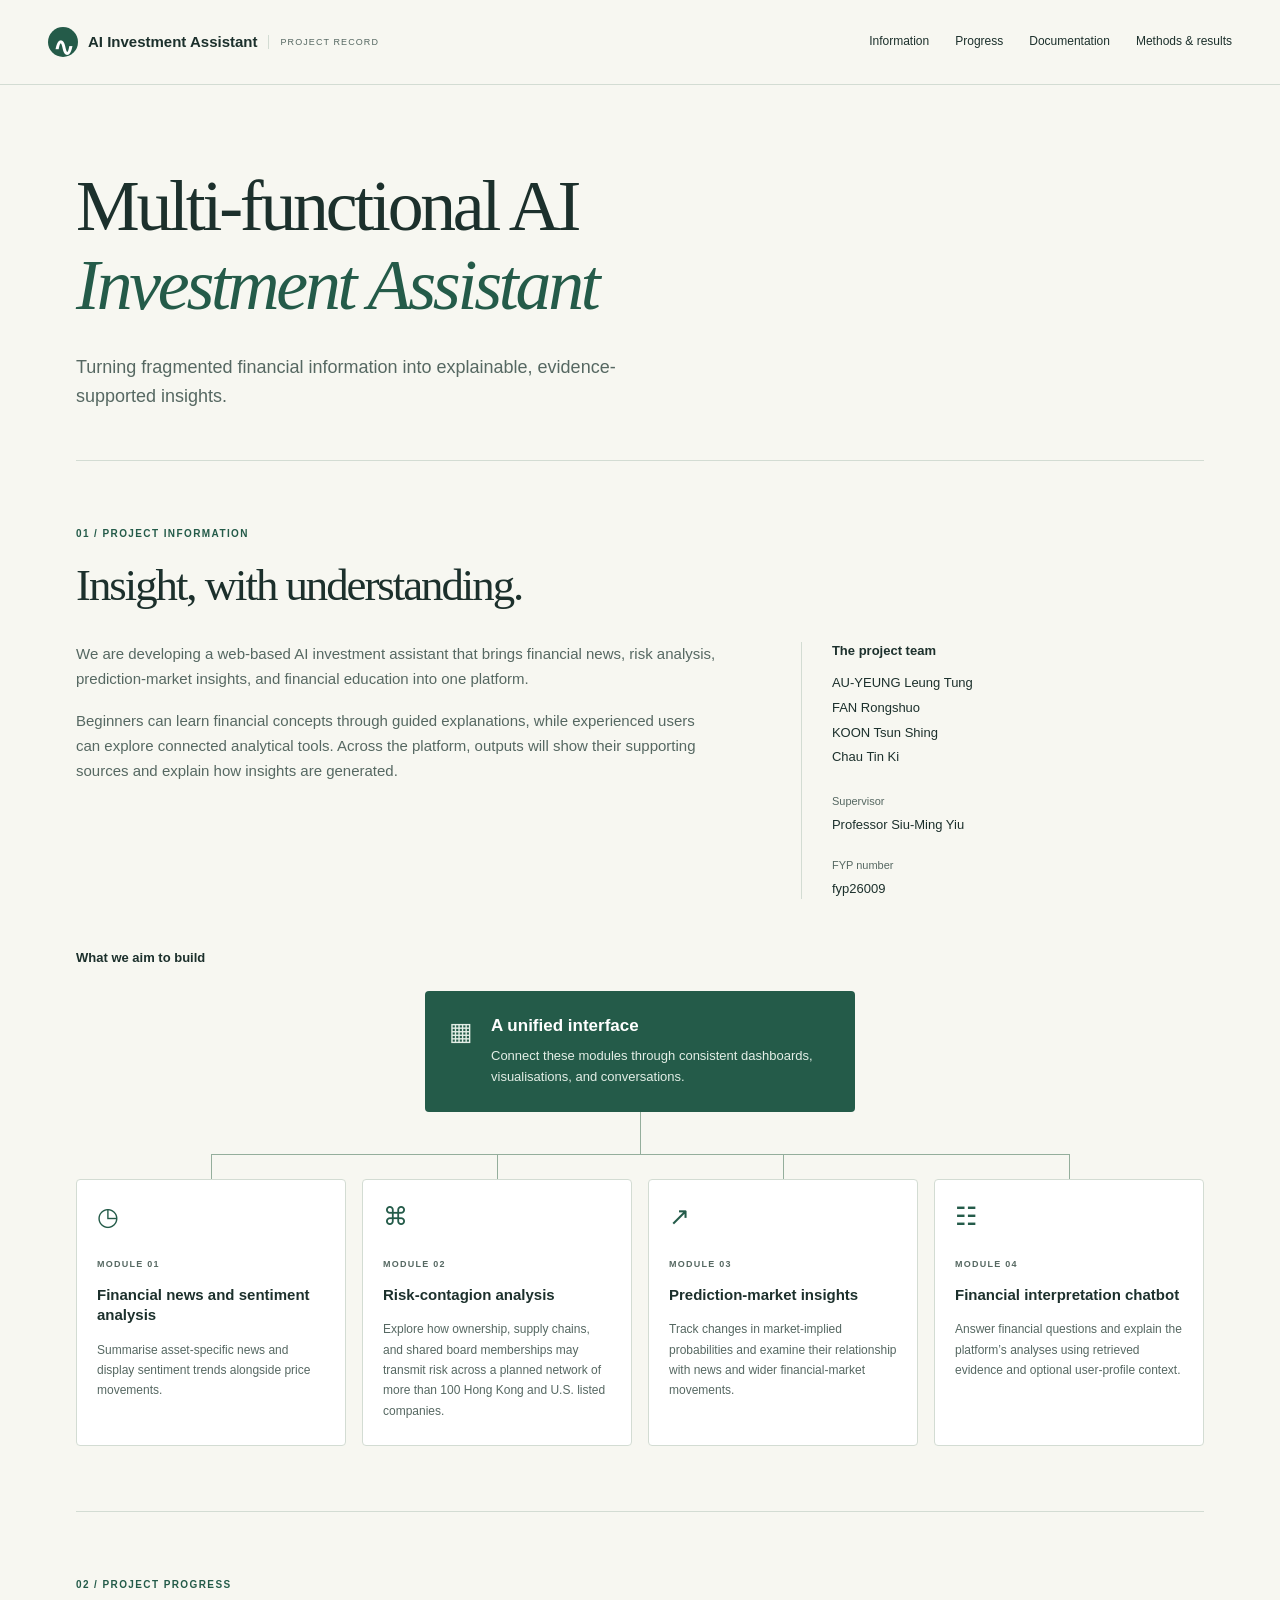
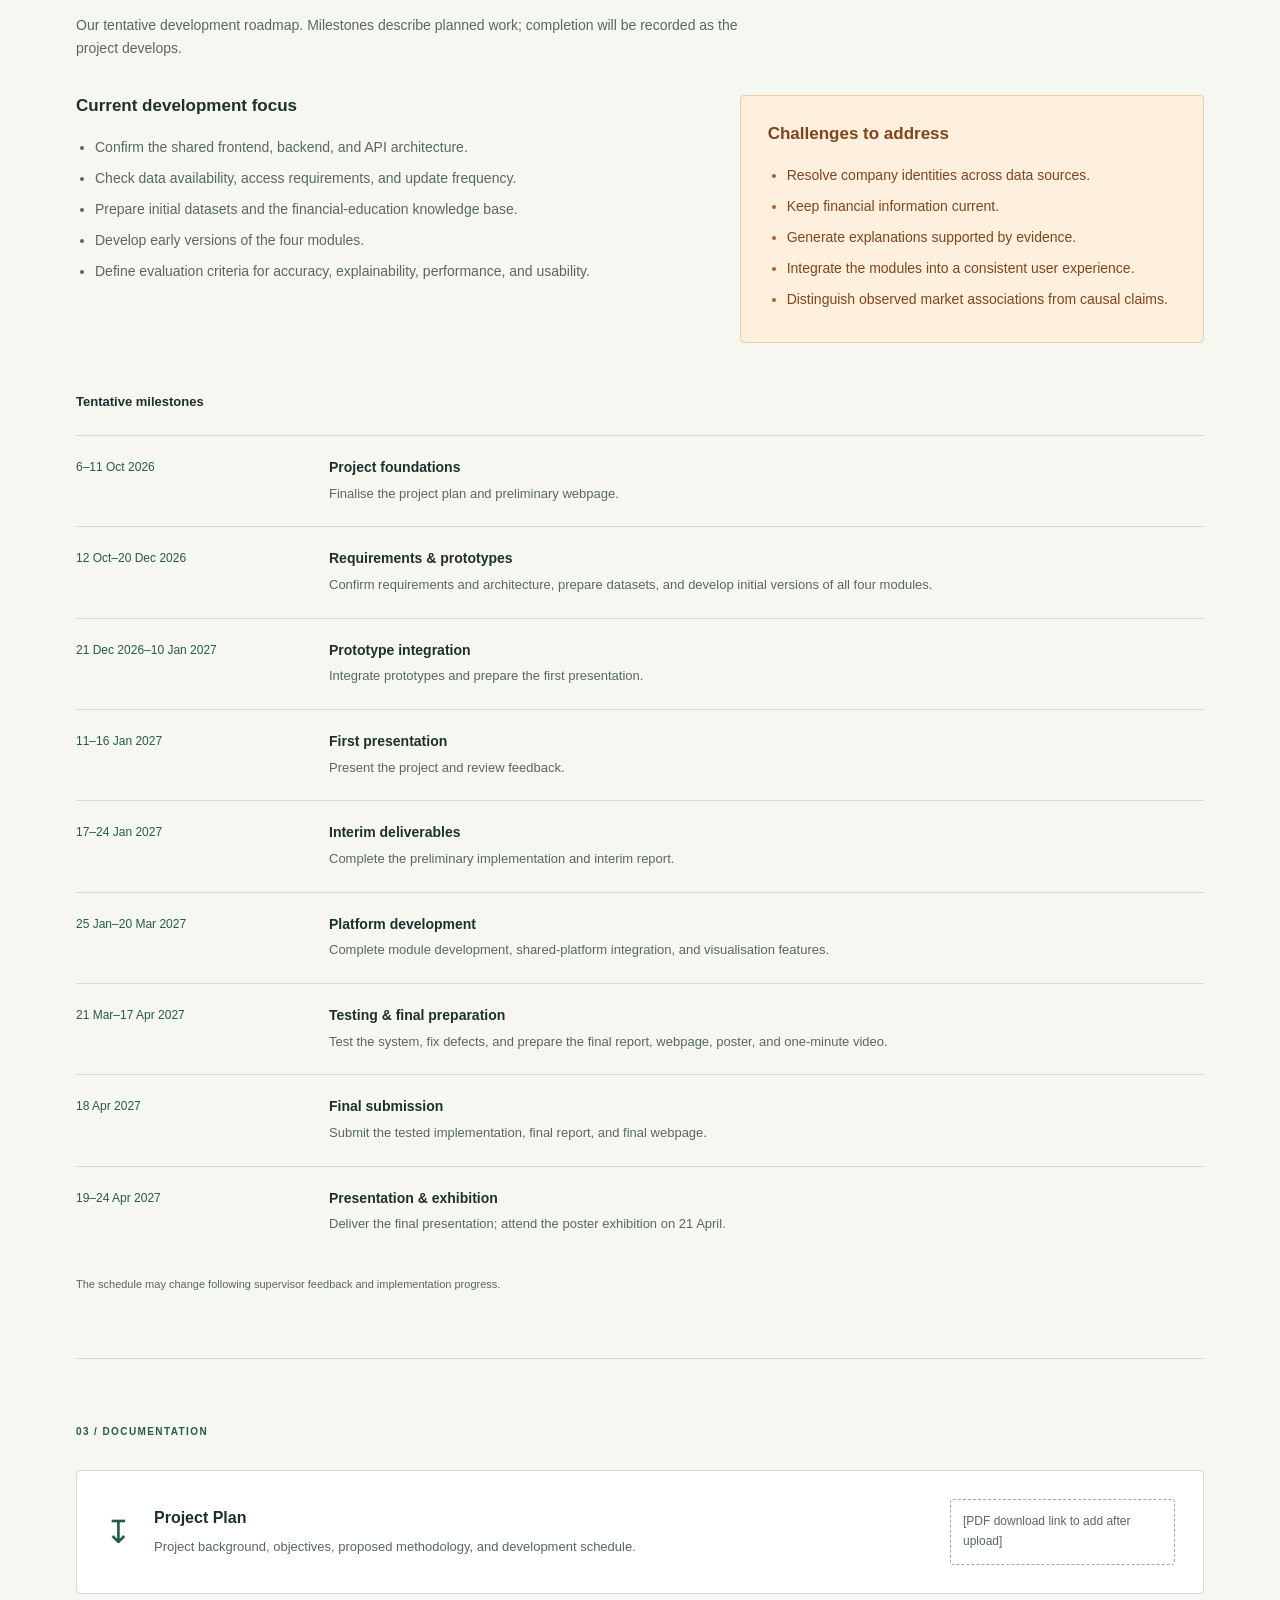
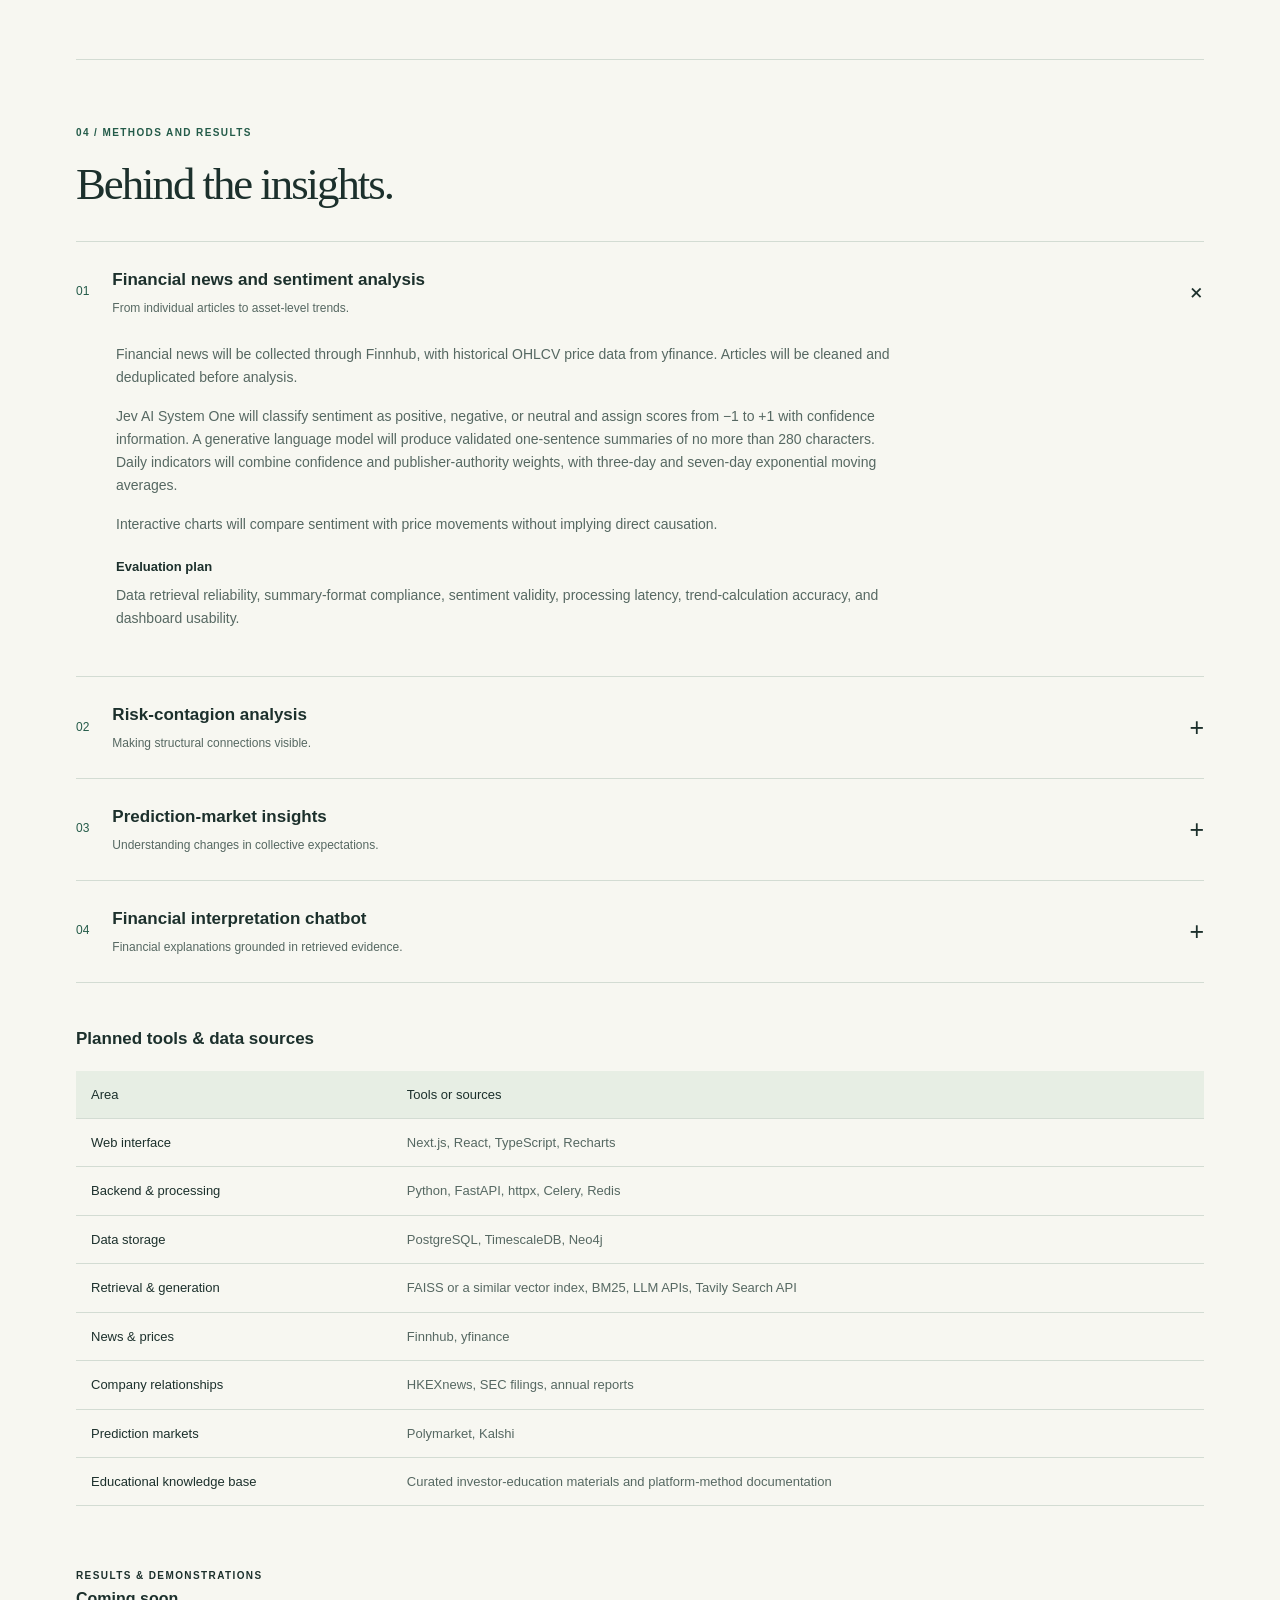
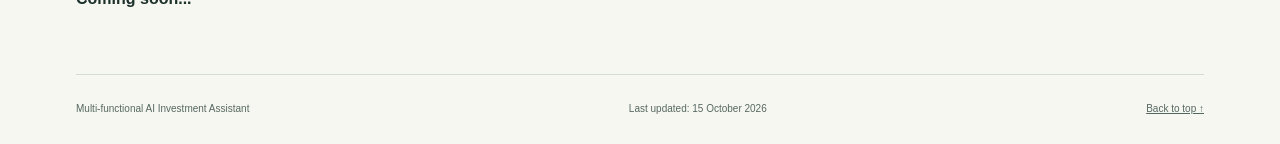
==== index.html @ dea8605d "first commit" ====
<!doctype html>
<html lang="en">
  <head>
    <meta charset="utf-8" />
    <meta name="viewport" content="width=device-width, initial-scale=1" />
    <meta
      name="description"
      content="Project aims, progress, documentation, methods and results for the Multi-functional AI Investment Assistant."
    />
    <title>Multi-functional AI Investment Assistant | Project Record</title>
    <link rel="stylesheet" href="styles.css" />
    <style>
      body {
        margin: 0;
        background: #f7f7f1;
      }
    </style>
  </head>
  <body>
    <div class="fyp-site">
      <a class="skip-link" href="#project-information"
        >Skip to project content</a
      >
      <header class="site-header">
        <a class="wordmark" href="#top"
          ><span class="brand-mark" aria-hidden="true">∿</span> AI Investment
          Assistant<span class="wordmark-note">PROJECT RECORD</span></a
        >
        <nav aria-label="Project sections">
          <a href="#project-information">Information</a
          ><a href="#project-progress">Progress</a
          ><a href="#documentation">Documentation</a
          ><a href="#methods-results">Methods & results</a>
        </nav>
      </header>
      <main id="top">
        <section class="hero" aria-labelledby="project-title">
          <h1 id="project-title">
            Multi-functional AI<br /><em>Investment Assistant</em>
          </h1>
          <p class="hero-description">
            Turning fragmented financial information into explainable,
            evidence-supported insights.
          </p>
        </section>
        <hr class="section-divider" />
        <section
          id="project-information"
          class="page-section"
          aria-labelledby="information-title"
        >
          <div class="section-heading">
            <span class="section-index">01 / PROJECT INFORMATION</span>
            <h2 id="information-title">Insight, with understanding.</h2>
          </div>
          <div class="intro-grid">
            <div class="intro-copy">
              <p>
                We are developing a web-based AI investment assistant that
                brings financial news, risk analysis, prediction-market
                insights, and financial education into one platform.
              </p>
              <p>
                Beginners can learn financial concepts through guided
                explanations, while experienced users can explore connected
                analytical tools. Across the platform, outputs will show their
                supporting sources and explain how insights are generated.
              </p>
            </div>
            <aside class="team-panel">
              <h3>The project team</h3>
              <ul>
                <li>AU-YEUNG Leung Tung</li>
                <li>FAN Rongshuo</li>
                <li>KOON Tsun Shing</li>
                <li>Chau Tin Ki</li>
              </ul>
              <div class="supervisor">
                <span>Supervisor</span><strong>Professor Siu-Ming Yiu</strong>
              </div>
              <div class="supervisor fyp-number">
                <span>FYP number</span><strong>fyp26009</strong>
              </div>
            </aside>
          </div>
          <div class="architecture">
            <h3 class="small-heading">What we aim to build</h3>
            <div class="interface-row">
              <article class="interface-card">
                <span class="module-icon" aria-hidden="true">▦</span>
                <div>
                  <h4>A unified interface</h4>
                  <p>
                    Connect these modules through consistent dashboards,
                    visualisations, and conversations.
                  </p>
                </div>
              </article>
            </div>
            <div class="module-grid">
              <article class="module-card">
                <span class="module-icon" aria-hidden="true">◷</span
                ><span class="eyebrow">MODULE 01</span>
                <h4>Financial news and sentiment analysis</h4>
                <p>
                  Summarise asset-specific news and display sentiment trends
                  alongside price movements.
                </p>
              </article>
              <article class="module-card">
                <span class="module-icon" aria-hidden="true">⌘</span
                ><span class="eyebrow">MODULE 02</span>
                <h4>Risk-contagion analysis</h4>
                <p>
                  Explore how ownership, supply chains, and shared board
                  memberships may transmit risk across a planned network of more
                  than 100 Hong Kong and U.S. listed companies.
                </p>
              </article>
              <article class="module-card">
                <span class="module-icon" aria-hidden="true">↗</span
                ><span class="eyebrow">MODULE 03</span>
                <h4>Prediction-market insights</h4>
                <p>
                  Track changes in market-implied probabilities and examine
                  their relationship with news and wider financial-market
                  movements.
                </p>
              </article>
              <article class="module-card">
                <span class="module-icon" aria-hidden="true">☷</span
                ><span class="eyebrow">MODULE 04</span>
                <h4>Financial interpretation chatbot</h4>
                <p>
                  Answer financial questions and explain the platform’s analyses
                  using retrieved evidence and optional user-profile context.
                </p>
              </article>
            </div>
          </div>
        </section>
        <section
          id="project-progress"
          class="page-section"
          aria-labelledby="progress-title"
        >
          <div class="section-heading">
            <span class="section-index">02 / PROJECT PROGRESS</span>
            <p>
              Our tentative development roadmap. Milestones describe planned
              work; completion will be recorded as the project develops.
            </p>
          </div>
          <div class="focus-grid">
            <div>
              <h3>Current development focus</h3>
              <ul class="focus-list">
                <li>
                  Confirm the shared frontend, backend, and API architecture.
                </li>
                <li>
                  Check data availability, access requirements, and update
                  frequency.
                </li>
                <li>
                  Prepare initial datasets and the financial-education knowledge
                  base.
                </li>
                <li>Develop early versions of the four modules.</li>
                <li>
                  Define evaluation criteria for accuracy, explainability,
                  performance, and usability.
                </li>
              </ul>
            </div>
            <aside class="challenge">
              <h3>Challenges to address</h3>
              <ul class="focus-list">
                <li>Resolve company identities across data sources.</li>
                <li>Keep financial information current.</li>
                <li>Generate explanations supported by evidence.</li>
                <li>
                  Integrate the modules into a consistent user experience.
                </li>
                <li>
                  Distinguish observed market associations from causal claims.
                </li>
              </ul>
            </aside>
          </div>
          <h3 class="small-heading">Tentative milestones</h3>
          <ol class="timeline">
            <li>
              <time>6–11 Oct 2026</time>
              <div>
                <h4>Project foundations</h4>
                <p>Finalise the project plan and preliminary webpage.</p>
              </div>
            </li>
            <li>
              <time>12 Oct–20 Dec 2026</time>
              <div>
                <h4>Requirements & prototypes</h4>
                <p>
                  Confirm requirements and architecture, prepare datasets, and
                  develop initial versions of all four modules.
                </p>
              </div>
            </li>
            <li>
              <time>21 Dec 2026–10 Jan 2027</time>
              <div>
                <h4>Prototype integration</h4>
                <p>Integrate prototypes and prepare the first presentation.</p>
              </div>
            </li>
            <li>
              <time>11–16 Jan 2027</time>
              <div>
                <h4>First presentation</h4>
                <p>Present the project and review feedback.</p>
              </div>
            </li>
            <li>
              <time>17–24 Jan 2027</time>
              <div>
                <h4>Interim deliverables</h4>
                <p>
                  Complete the preliminary implementation and interim report.
                </p>
              </div>
            </li>
            <li>
              <time>25 Jan–20 Mar 2027</time>
              <div>
                <h4>Platform development</h4>
                <p>
                  Complete module development, shared-platform integration, and
                  visualisation features.
                </p>
              </div>
            </li>
            <li>
              <time>21 Mar–17 Apr 2027</time>
              <div>
                <h4>Testing & final preparation</h4>
                <p>
                  Test the system, fix defects, and prepare the final report,
                  webpage, poster, and one-minute video.
                </p>
              </div>
            </li>
            <li>
              <time>18 Apr 2027</time>
              <div>
                <h4>Final submission</h4>
                <p>
                  Submit the tested implementation, final report, and final
                  webpage.
                </p>
              </div>
            </li>
            <li>
              <time>19–24 Apr 2027</time>
              <div>
                <h4>Presentation & exhibition</h4>
                <p>
                  Deliver the final presentation; attend the poster exhibition
                  on 21 April.
                </p>
              </div>
            </li>
          </ol>
          <p class="section-note">
            The schedule may change following supervisor feedback and
            implementation progress.
          </p>
        </section>
        <section
          id="documentation"
          class="page-section"
          aria-labelledby="documentation-title"
        >
          <div class="section-heading">
            <span class="section-index">03 / DOCUMENTATION</span>
          </div>
          <div class="document-card">
            <span class="document-icon" aria-hidden="true">↧</span>
            <div>
              <h3>Project Plan</h3>
              <p>
                Project background, objectives, proposed methodology, and
                development schedule.
              </p>
            </div>
            <span class="pending-download" role="note"
              >[PDF download link to add after upload]</span
            >
          </div>
        </section>
        <section
          id="methods-results"
          class="page-section"
          aria-labelledby="methods-title"
        >
          <div class="section-heading">
            <span class="section-index">04 / METHODS AND RESULTS</span>
            <h2 id="methods-title">Behind the insights.</h2>
          </div>
          <div class="methods-list">
            <details class="method" open>
              <summary>
                <span class="method-number">01</span
                ><span
                  ><strong>Financial news and sentiment analysis</strong
                  ><span class="method-subtitle"
                    >From individual articles to asset-level trends.</span
                  ></span
                ><span class="expand" aria-hidden="true">+</span>
              </summary>
              <div class="method-body">
                <p>
                  Financial news will be collected through Finnhub, with
                  historical OHLCV price data from yfinance. Articles will be
                  cleaned and deduplicated before analysis.
                </p>
                <p>
                  Jev AI System One will classify sentiment as positive,
                  negative, or neutral and assign scores from −1 to +1 with
                  confidence information. A generative language model will
                  produce validated one-sentence summaries of no more than 280
                  characters. Daily indicators will combine confidence and
                  publisher-authority weights, with three-day and seven-day
                  exponential moving averages.
                </p>
                <p>
                  Interactive charts will compare sentiment with price movements
                  without implying direct causation.
                </p>
                <h4>Evaluation plan</h4>
                <p>
                  Data retrieval reliability, summary-format compliance,
                  sentiment validity, processing latency, trend-calculation
                  accuracy, and dashboard usability.
                </p>
              </div>
            </details>
            <details class="method">
              <summary>
                <span class="method-number">02</span
                ><span
                  ><strong>Risk-contagion analysis</strong
                  ><span class="method-subtitle"
                    >Making structural connections visible.</span
                  ></span
                ><span class="expand" aria-hidden="true">+</span>
              </summary>
              <div class="method-body">
                <p>
                  A directed, heterogeneous Neo4j knowledge graph will represent
                  more than 100 Hong Kong and U.S. listed companies and their
                  relationships. Evidence will come from HKEXnews disclosures,
                  SEC filings, and annual reports, with LEI/CIK identifiers and
                  fuzzy name matching for entity resolution.
                </p>
                <p>
                  Three channels will be modelled: equity ownership,
                  supply-chain dependencies, and shared board memberships.
                  Inverse transmission-intensity weights will support Dijkstra
                  path finding, while multiplicative attenuation will estimate
                  shock propagation. Queries will be limited to four hops, with
                  a target response time below 200 ms.
                </p>
                <p>
                  An interactive network will accompany step-by-step
                  explanations linked to supporting evidence.
                </p>
                <h4>Evaluation plan</h4>
                <p>
                  Planned checks: relationship-data quality, path-calculation
                  correctness, query performance, and evidence support and
                  clarity of explanations.
                </p>
              </div>
            </details>
            <details class="method">
              <summary>
                <span class="method-number">03</span
                ><span
                  ><strong>Prediction-market insights</strong
                  ><span class="method-subtitle"
                    >Understanding changes in collective expectations.</span
                  ></span
                ><span class="expand" aria-hidden="true">+</span>
              </summary>
              <div class="method-body">
                <p>
                  The initial scope will cover U.S. monetary policy and related
                  macroeconomic events. Polymarket will provide the primary
                  data; equivalent Kalshi contracts will support comparisons
                  where event definitions and resolution conditions match.
                </p>
                <p>
                  Binary YES prices will serve as approximate market-implied
                  probabilities. The module will track one-hour, six-hour, and
                  24-hour changes, considering trading volume, liquidity,
                  bid-ask spreads, and order-book depth when interpreting
                  significant movements.
                </p>
                <p>
                  Retrieved news and movements in Treasury yields, equity
                  indices, foreign exchange, and commodities will provide
                  context. Probability histories, a connected-event graph, and a
                  radar chart will distinguish potential associations from
                  established causal relationships.
                </p>
                <h4>Evaluation plan</h4>
                <p>
                  Retrieval accuracy, consistency across comparable contracts,
                  reliability of change detection, factual support for
                  explanations, and visualisation usability.
                </p>
              </div>
            </details>
            <details class="method">
              <summary>
                <span class="method-number">04</span
                ><span
                  ><strong>Financial interpretation chatbot</strong
                  ><span class="method-subtitle"
                    >Financial explanations grounded in retrieved
                    evidence.</span
                  ></span
                ><span class="expand" aria-hidden="true">+</span>
              </summary>
              <div class="method-body">
                <p>
                  The chatbot will draw on curated investor-education materials,
                  platform-method documentation, internal module outputs, and
                  on-demand web search. Documents will retain source, topic,
                  jurisdiction, date, and version metadata.
                </p>
                <p>
                  Hybrid retrieval will combine BM25 keyword search and
                  dense-vector search, merged through reciprocal rank fusion
                  with optional reranking. An optional profile will tailor
                  explanations to knowledge, goals, investment horizon, risk
                  tolerance, liquidity needs, and disclosed holdings. Profile
                  data will have user-specific access controls and deletion
                  options.
                </p>
                <p>
                  A manually reviewed question set will compare plain LLM,
                  dense-only RAG, and hybrid RAG configurations. Web search will
                  be evaluated separately.
                </p>
                <h4>Evaluation plan</h4>
                <p>
                  Retrieval relevance, factual accuracy, citation support,
                  clarity, latency, and cost.
                </p>
              </div>
            </details>
          </div>
          <div class="technology">
            <h3>Planned tools & data sources</h3>
            <div
              class="table-scroll"
              role="region"
              aria-label="Planned technology"
              tabindex="0"
            >
              <table>
                <thead>
                  <tr>
                    <th scope="col">Area</th>
                    <th scope="col">Tools or sources</th>
                  </tr>
                </thead>
                <tbody>
                  <tr>
                    <th scope="row">Web interface</th>
                    <td>Next.js, React, TypeScript, Recharts</td>
                  </tr>
                  <tr>
                    <th scope="row">Backend & processing</th>
                    <td>Python, FastAPI, httpx, Celery, Redis</td>
                  </tr>
                  <tr>
                    <th scope="row">Data storage</th>
                    <td>PostgreSQL, TimescaleDB, Neo4j</td>
                  </tr>
                  <tr>
                    <th scope="row">Retrieval & generation</th>
                    <td>
                      FAISS or a similar vector index, BM25, LLM APIs, Tavily
                      Search API
                    </td>
                  </tr>
                  <tr>
                    <th scope="row">News & prices</th>
                    <td>Finnhub, yfinance</td>
                  </tr>
                  <tr>
                    <th scope="row">Company relationships</th>
                    <td>HKEXnews, SEC filings, annual reports</td>
                  </tr>
                  <tr>
                    <th scope="row">Prediction markets</th>
                    <td>Polymarket, Kalshi</td>
                  </tr>
                  <tr>
                    <th scope="row">Educational knowledge base</th>
                    <td>
                      Curated investor-education materials and platform-method
                      documentation
                    </td>
                  </tr>
                </tbody>
              </table>
            </div>
          </div>
          <div class="results">
            <div>
              <span class="eyebrow">RESULTS & DEMONSTRATIONS</span>
              <h4>Coming soon...</h4>
              <!-- <p>
                Evaluation results and demonstrations will be added as
                implementation progresses. Reporting will cover module accuracy
                and reliability, response times, citation quality, and feedback
                on the unified interface.
              </p> -->
            </div>
            <!-- Results and demonstration placeholders retained for future use.
            <div class="results-placeholders">
              <div class="upload-placeholder">
                <span aria-hidden="true">▤</span>
                <div>
                  <strong>Results table to add</strong
                  ><span
                    >Evaluation method, baseline, measured outcome, and
                    interpretation</span
                  >
                </div>
              </div>
              <div class="upload-placeholder">
                <span aria-hidden="true">▷</span>
                <div>
                  <strong>Demonstration video to upload</strong
                  ><span>Platform walkthrough and example analyses</span>
                </div>
              </div>
            </div>
            -->
          </div>
        </section>
      </main>
      <footer class="site-footer">
        <span>Multi-functional AI Investment Assistant</span
        ><span>Last updated: 15 October 2026</span
        ><a href="#top">Back to top ↑</a>
      </footer>
    </div>
  </body>
</html>
---- styles.css ----
/* Scoped styles shared by the standalone preview and WordPress page. */
.fyp-site{--paper:#f7f7f1;--ink:#1c302c;--muted:#566862;--line:#d3dcd3;--green:#245b49;--mint:#e7eee4;--serif:Georgia,'Times New Roman',serif;color:var(--ink);background:var(--paper);font:16px/1.65 -apple-system,BlinkMacSystemFont,'Segoe UI',sans-serif;margin:0 auto;width:100%;text-align:left}
.fyp-site *{box-sizing:border-box}.fyp-site a{color:inherit}.fyp-site h1,.fyp-site h2,.fyp-site h3,.fyp-site h4,.fyp-site p{margin:0}.fyp-site h1,.fyp-site h2{font-family:var(--serif);font-weight:400;letter-spacing:-.045em;line-height:1.1}.fyp-site h3,.fyp-site h4{line-height:1.35}.fyp-site a:focus-visible,.fyp-site summary:focus-visible,.fyp-site [tabindex]:focus-visible{outline:3px solid #99732b;outline-offset:5px}.fyp-site .skip-link{position:absolute;left:1rem;top:-100px;background:white;padding:12px;z-index:10}.fyp-site .skip-link:focus{top:10px}.fyp-site .site-header{max-width:1320px;margin:auto;display:flex;align-items:center;justify-content:space-between;padding:27px 48px;gap:24px;border-bottom:1px solid var(--line)}.fyp-site .wordmark{display:flex;gap:10px;align-items:center;text-decoration:none;font-weight:650;font-size:15px}.fyp-site .brand-mark{background:var(--green);color:white;border-radius:50%;width:30px;height:30px;display:grid;place-items:center;font-size:25px}.fyp-site .wordmark-note{font-size:9px;letter-spacing:.12em;font-weight:500;border-left:1px solid var(--line);padding-left:12px;color:var(--muted)}.fyp-site nav{display:flex;gap:26px;font-size:12px}.fyp-site nav a{text-decoration:none}.fyp-site nav a:hover,.fyp-site .text-link:hover{color:var(--green);text-decoration:underline}.fyp-site main{max-width:1224px;margin:auto;padding:0 48px}.fyp-site .hero{padding:82px 0 0}.fyp-site .hero-label,.fyp-site .eyebrow,.fyp-site .section-index{font-size:10px;letter-spacing:.14em;font-weight:650}.fyp-site .hero-label{display:flex;align-items:center;gap:10px;color:var(--green);margin-bottom:30px}.fyp-site .hero-label span{width:7px;height:7px;border-radius:50%;background:var(--green)}.fyp-site h1{font-size:clamp(38px,5.6vw,76px)}.fyp-site h1 em{font-weight:400;color:var(--green)}.fyp-site .hero-description{font-size:18px;max-width:540px;color:var(--muted);margin-top:28px}.fyp-site .text-link{display:inline-flex;gap:32px;margin-top:28px;text-underline-offset:6px;font-size:13px}.fyp-site .hero-footnote{display:flex;justify-content:space-between;gap:20px;border-bottom:1px solid var(--line);padding:60px 0 20px;color:var(--muted);font-size:11px}.fyp-site .page-section{padding:65px 0;border-bottom:1px solid var(--line);scroll-margin-top:25px}.fyp-site .section-index{display:block;color:var(--green);margin-bottom:18px}.fyp-site h2{font-size:clamp(32px,3.5vw,47px)}.fyp-site .section-heading>p{max-width:690px;color:var(--muted);font-size:14px;margin-top:20px}.fyp-site .intro-grid{display:grid;grid-template-columns:1.6fr 1fr;gap:80px;margin-top:32px}.fyp-site .intro-copy p+p{margin-top:18px}.fyp-site .intro-copy{color:var(--muted);font-size:15px}.fyp-site .team-panel{border-left:1px solid var(--line);padding-left:30px;font-size:13px}.fyp-site .team-panel h3{font-size:13px}.fyp-site .team-panel ul{list-style:none;padding:0;margin:12px 0 22px;line-height:1.9}.fyp-site .supervisor span,.fyp-site .supervisor strong{display:block}.fyp-site .supervisor span{color:var(--muted);font-size:11px}.fyp-site .supervisor strong{font-weight:500;margin-top:4px}.fyp-site .architecture{margin-top:50px}.fyp-site .small-heading{font-size:13px;margin-bottom:24px}.fyp-site .interface-row{display:flex;justify-content:center;padding-bottom:42px;position:relative}.fyp-site .interface-row:after{content:'';position:absolute;bottom:0;height:42px;width:1px;background:#94ae9c}.fyp-site .interface-card{background:var(--green);color:#fff;width:430px;padding:24px;display:flex;gap:18px;border-radius:4px}.fyp-site .interface-card h4{font-size:17px;margin-bottom:7px}.fyp-site .interface-card p{font-size:13px;color:#e3eee6}.fyp-site .module-icon{font-size:25px;line-height:1;display:block;margin-bottom:20px;color:var(--green)}.fyp-site .interface-card .module-icon{color:#e3eee6;margin:4px 0 0}.fyp-site .module-grid{display:grid;grid-template-columns:repeat(4,minmax(0,1fr));gap:16px;position:relative;padding-top:25px}.fyp-site .module-grid:before{content:'';position:absolute;top:0;left:calc((100% - 48px)/8);right:calc((100% - 48px)/8);height:1px;background:#94ae9c}.fyp-site .module-card{position:relative;background:#fff;border:1px solid var(--line);border-radius:4px;padding:24px 20px}.fyp-site .module-card:before{content:'';position:absolute;top:-26px;left:50%;width:1px;height:25px;background:#94ae9c}.fyp-site .module-card .eyebrow{font-size:9px;color:var(--muted)}.fyp-site .module-card h4{font-size:15px;margin:10px 0 14px}.fyp-site .module-card p{font-size:12px;color:var(--muted);line-height:1.7}.fyp-site .focus-grid{display:grid;grid-template-columns:1.3fr 1fr;gap:60px;margin:35px 0 50px}.fyp-site .focus-grid h3{font-size:17px}.fyp-site .focus-list{padding-left:19px;color:var(--muted);font-size:14px}.fyp-site .focus-list li{padding:4px 0}.fyp-site .challenge{background:#fff0de;color:#81441c;padding:27px;border:1px solid #efceaa;border-radius:4px}.fyp-site .challenge h3{font-size:17px;margin:0 0 14px}.fyp-site .challenge .focus-list{color:#81441c;margin:0}.fyp-site .challenge li::marker{color:#b85d1c}.fyp-site .timeline{list-style:none;margin:0;padding:0}.fyp-site .timeline li{display:grid;grid-template-columns:225px 1fr;padding:22px 0;border-top:1px solid var(--line);gap:28px}.fyp-site .timeline time{font-size:12px;color:var(--green)}.fyp-site .timeline h4{font-size:14px;margin-bottom:6px}.fyp-site .timeline p{font-size:13px;color:var(--muted)}.fyp-site .section-note{font-size:11px;color:var(--muted);margin-top:18px}.fyp-site .document-card{display:flex;gap:22px;align-items:center;border:1px solid var(--line);padding:28px;margin-top:30px;background:white;border-radius:4px}.fyp-site .document-icon{font-size:32px;color:var(--green)}.fyp-site .document-card h3{font-size:16px}.fyp-site .document-card p{font-size:13px;color:var(--muted);margin-top:7px}.fyp-site .pending-download{margin-left:auto;max-width:225px;font-size:12px;color:var(--muted);padding:12px;border:1px dashed #9dac9f;border-radius:3px}.fyp-site .methods-list{margin-top:32px;border-top:1px solid var(--line)}.fyp-site .method{border-bottom:1px solid var(--line)}.fyp-site .method summary{display:flex;align-items:center;cursor:pointer;gap:23px;padding:24px 0;list-style:none}.fyp-site .method summary::-webkit-details-marker{display:none}.fyp-site .method-number{font-size:12px;color:var(--green)}.fyp-site .method summary strong{font-size:17px;font-weight:550}.fyp-site .method-subtitle{display:block;font-size:12px;color:var(--muted);margin-top:5px}.fyp-site .expand{margin-left:auto;font-size:25px;font-weight:300}.fyp-site details[open] .expand{transform:rotate(45deg)}.fyp-site .method-body{max-width:820px;padding:0 0 30px 40px;font-size:14px;color:var(--muted)}.fyp-site .method-body>p{margin-bottom:16px}.fyp-site .method-body h4{color:var(--ink);font-size:13px;margin:22px 0 8px}.fyp-site .upload-placeholder{border:1px dashed #adbbae;border-radius:4px;padding:22px;display:flex;align-items:center;gap:18px;background:#eff2eb}.fyp-site .upload-placeholder>span{font-size:25px;color:#718778}.fyp-site .upload-placeholder strong,.fyp-site .upload-placeholder div>span{display:block;font-size:12px}.fyp-site .upload-placeholder strong{color:var(--ink);font-weight:500;margin-bottom:4px}.fyp-site .upload-placeholder div>span{color:var(--muted)}.fyp-site .technology{margin-top:45px}.fyp-site .technology h3{font-size:17px;margin-bottom:20px}.fyp-site .table-scroll{overflow:auto}.fyp-site table{border-collapse:collapse;width:100%;font-size:13px}.fyp-site th,.fyp-site td{text-align:left;border-bottom:1px solid var(--line);padding:13px 15px;vertical-align:top}.fyp-site thead{background:var(--mint)}.fyp-site th{font-weight:500}.fyp-site tbody th{width:28%}.fyp-site td{color:var(--muted)}.fyp-site .results{display:grid;grid-template-columns:1fr 1fr;gap:50px;margin-top:55px}.fyp-site .results h3{font-family:var(--serif);font-size:30px;font-weight:400;margin:13px 0 18px}.fyp-site .results p{font-size:13px;color:var(--muted)}.fyp-site .results-placeholders{display:grid;gap:15px}.fyp-site .site-footer{max-width:1224px;padding:26px 48px;margin:auto;display:flex;gap:20px;justify-content:space-between;font-size:10px;color:var(--muted)}
@media(max-width:1000px){.fyp-site .wordmark-note{display:none}.fyp-site .site-header{padding:22px 28px}.fyp-site main{padding:0 28px}.fyp-site nav{gap:16px}.fyp-site .intro-grid{gap:35px}.fyp-site .module-card{padding:20px 14px}.fyp-site .focus-grid{gap:30px}.fyp-site .site-footer{padding:26px 28px}}
@media(max-width:700px){.fyp-site .site-header{display:block;padding:20px}.fyp-site nav{margin-top:20px;gap:18px;overflow-x:auto;font-size:11px;padding-bottom:3px;white-space:nowrap}.fyp-site main{padding:0 20px}.fyp-site .hero{padding-top:45px}.fyp-site .hero-description{font-size:16px}.fyp-site .hero-footnote{padding-top:40px;font-size:10px;display:block}.fyp-site .hero-footnote span{display:block;margin-top:6px}.fyp-site .page-section{padding:44px 0}.fyp-site .intro-grid,.fyp-site .focus-grid,.fyp-site .results{grid-template-columns:1fr;gap:28px}.fyp-site .team-panel{padding:22px 0 0;border-left:0;border-top:1px solid var(--line)}.fyp-site .module-grid{grid-template-columns:1fr;gap:15px;padding:0 0 0 24px;border-left:1px solid #94ae9c;margin-left:12px}.fyp-site .module-grid:before{display:none}.fyp-site .module-card:before{top:50%;left:-25px;width:24px;height:1px}.fyp-site .interface-row{justify-content:flex-start;padding-bottom:25px}.fyp-site .interface-row:after{left:12px;height:25px}.fyp-site .interface-card{width:100%}.fyp-site .module-card h4{margin:8px 0}.fyp-site .module-card .module-icon{margin-bottom:12px}.fyp-site .timeline li{grid-template-columns:1fr;gap:9px}.fyp-site .document-card{flex-wrap:wrap;padding:22px;gap:15px}.fyp-site .document-card>div{flex:1;min-width:180px}.fyp-site .pending-download{margin:0;max-width:none;width:100%}.fyp-site .method summary{gap:13px}.fyp-site .method summary strong{font-size:15px}.fyp-site .method-subtitle{font-size:11px}.fyp-site .method-body{padding-left:0}.fyp-site .site-footer{padding:24px 20px;display:block}.fyp-site .site-footer>span,.fyp-site .site-footer>a{display:block;margin-bottom:8px}}
@media print{.fyp-site nav,.fyp-site .text-link,.fyp-site .expand,.fyp-site .skip-link{display:none}.fyp-site .page-section{padding:24px 0}.fyp-site details::details-content{display:block}.fyp-site .module-card,.fyp-site .interface-card{break-inside:avoid}}

.fyp-site .section-divider{border:0;border-top:1px solid var(--line);margin:48px 0 0}.fyp-site .fyp-number{margin-top:20px}
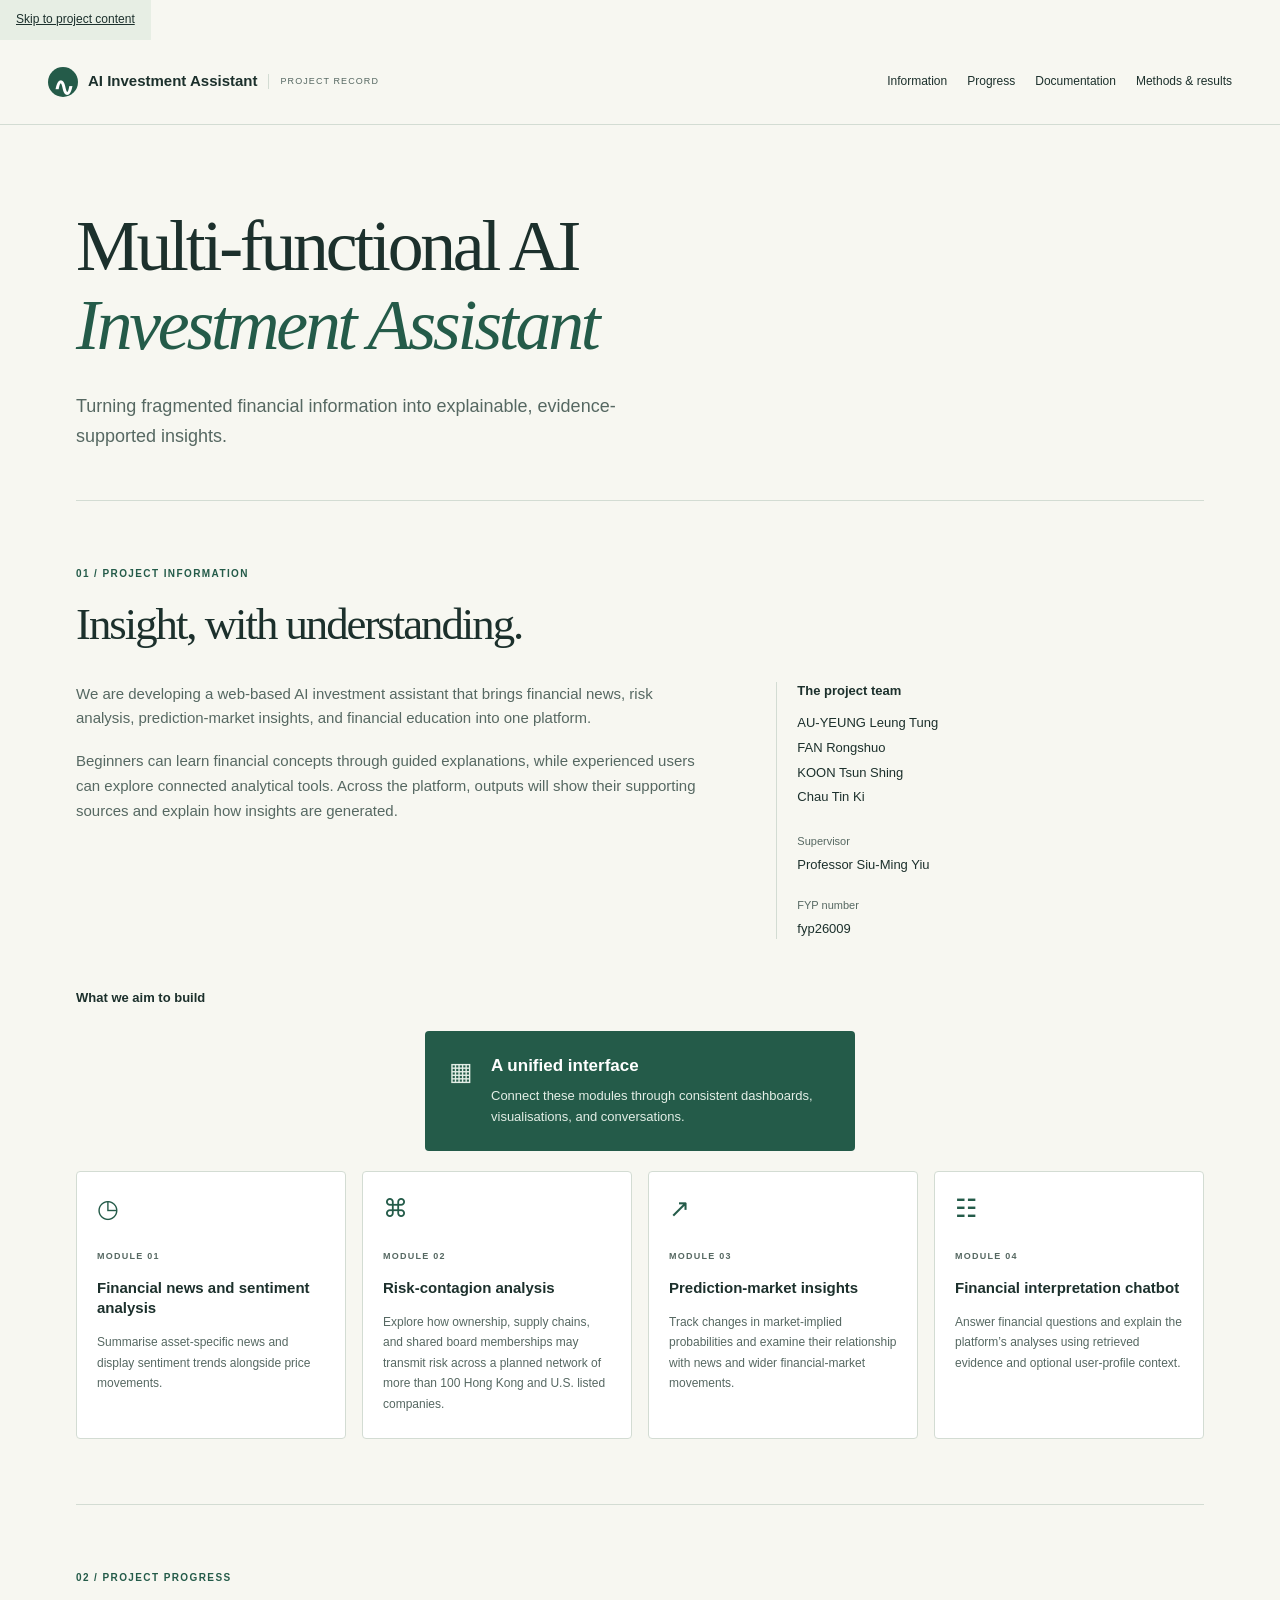
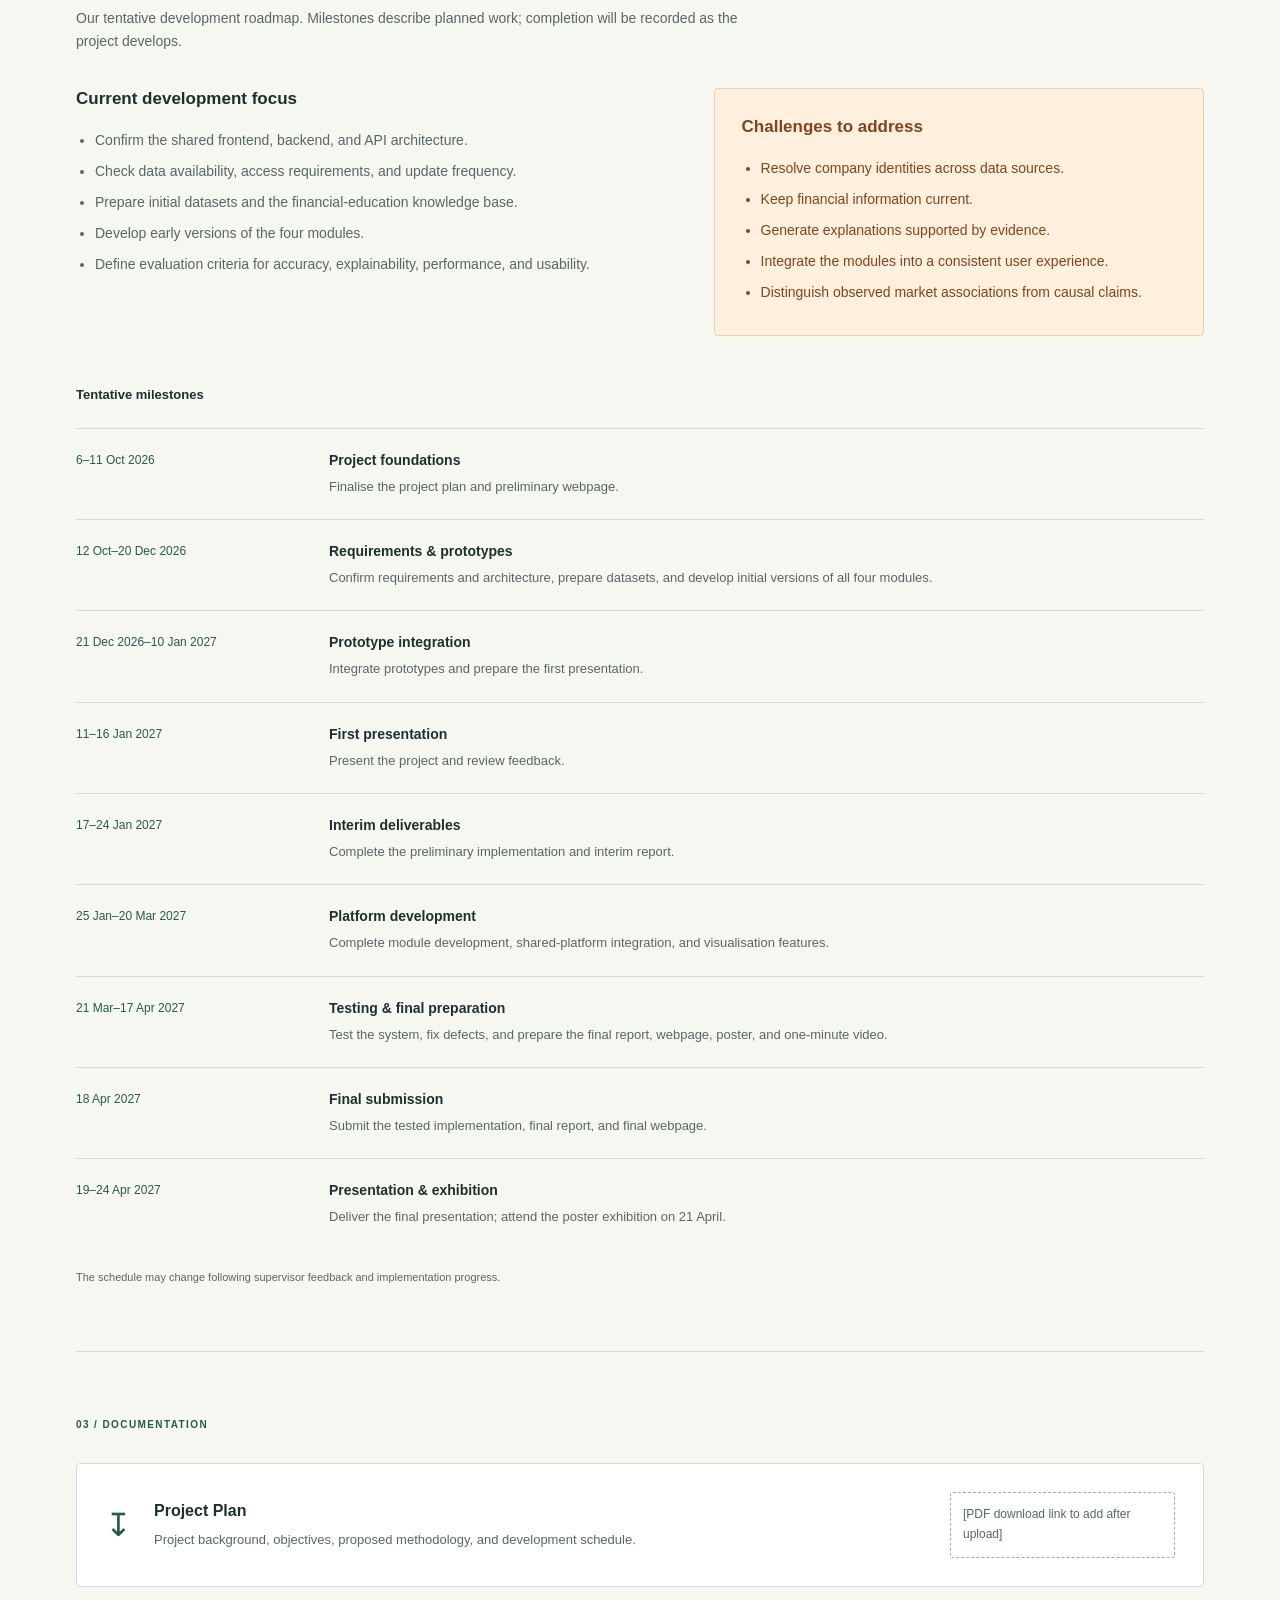
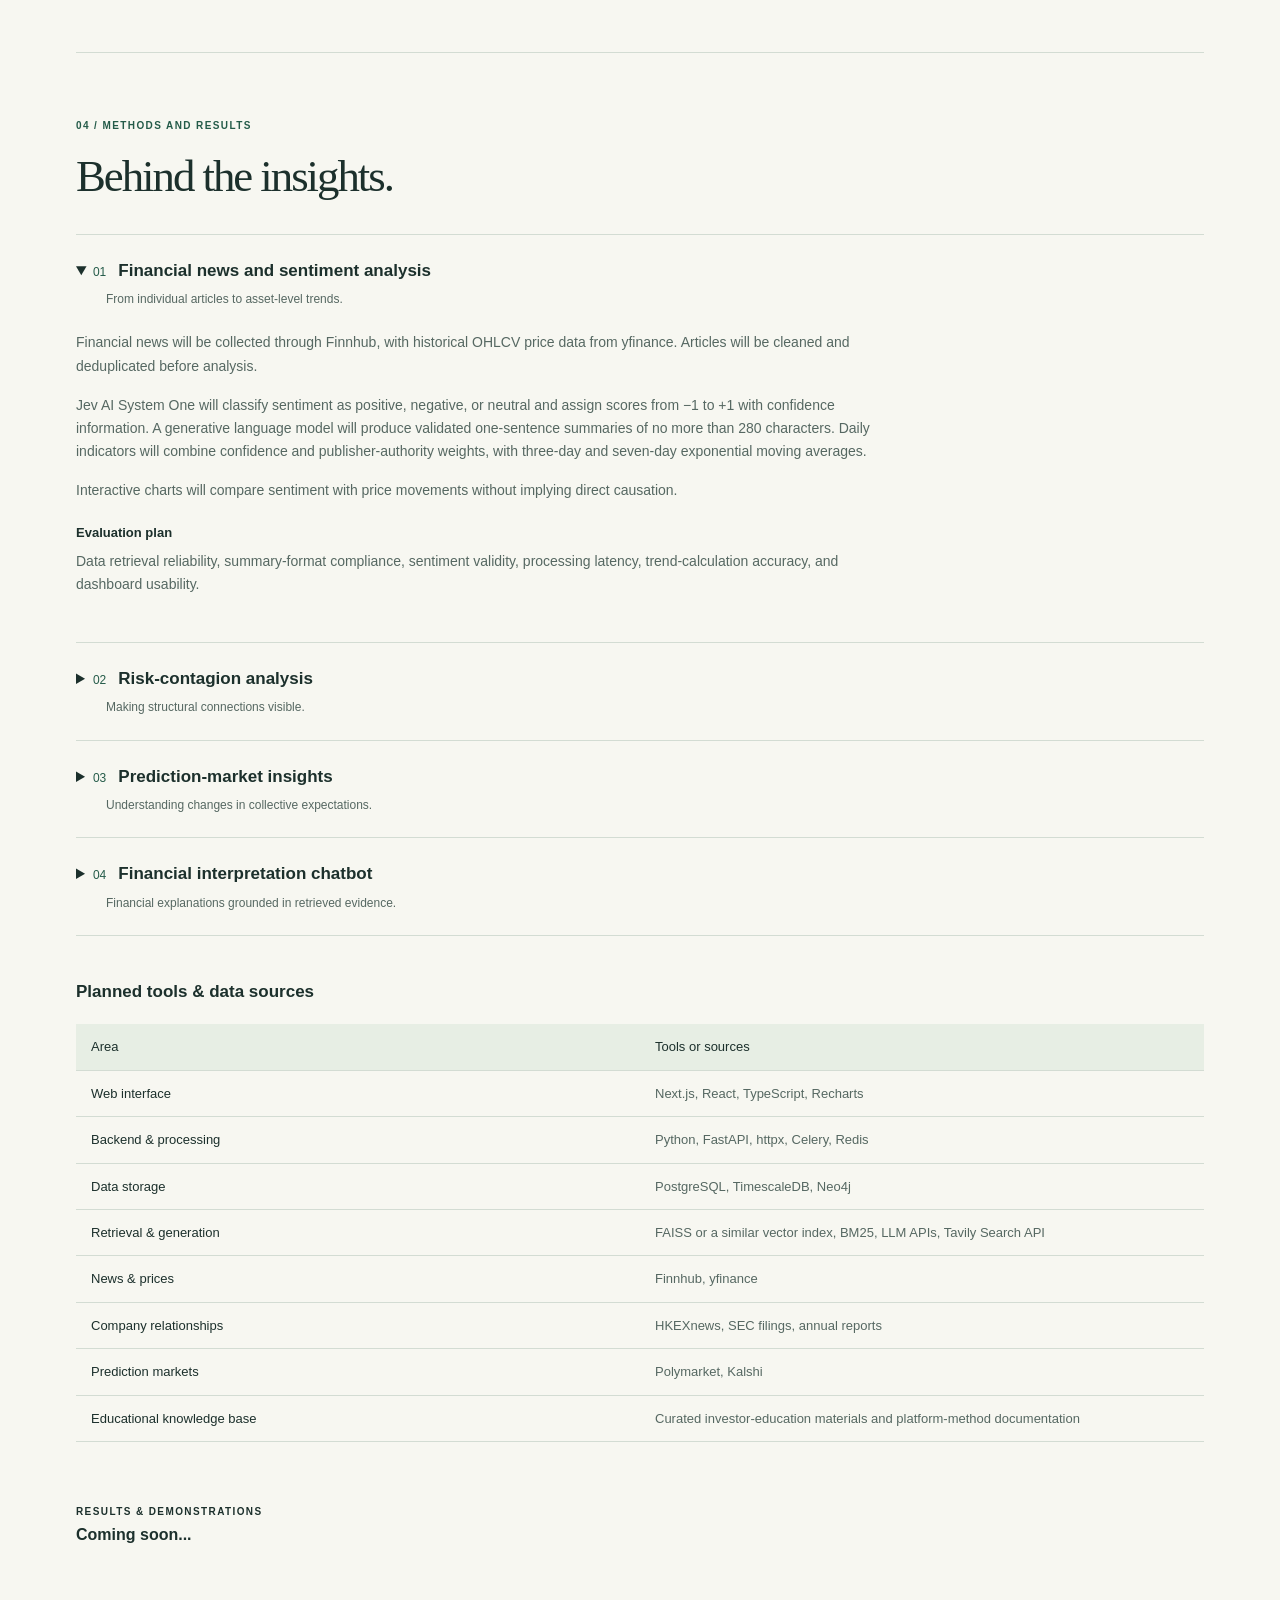
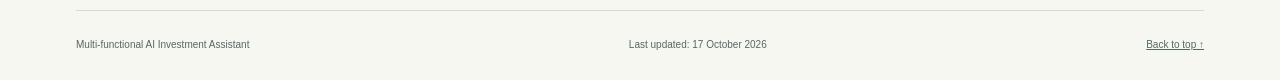
==== commit 3d52f177: "changed to inline css" ====
--- a/index.html
+++ b/index.html
@@ -1,330 +1,286 @@
-<!doctype html>
+<!DOCTYPE html>
+
 <html lang="en">
-  <head>
-    <meta charset="utf-8" />
-    <meta name="viewport" content="width=device-width, initial-scale=1" />
-    <meta
-      name="description"
-      content="Project aims, progress, documentation, methods and results for the Multi-functional AI Investment Assistant."
-    />
-    <title>Multi-functional AI Investment Assistant | Project Record</title>
-    <link rel="stylesheet" href="styles.css" />
-    <style>
-      body {
-        margin: 0;
-        background: #f7f7f1;
-      }
-    </style>
-  </head>
-  <body>
-    <div class="fyp-site">
-      <a class="skip-link" href="#project-information"
-        >Skip to project content</a
-      >
-      <header class="site-header">
-        <a class="wordmark" href="#top"
-          ><span class="brand-mark" aria-hidden="true">∿</span> AI Investment
-          Assistant<span class="wordmark-note">PROJECT RECORD</span></a
-        >
-        <nav aria-label="Project sections">
-          <a href="#project-information">Information</a
-          ><a href="#project-progress">Progress</a
-          ><a href="#documentation">Documentation</a
-          ><a href="#methods-results">Methods & results</a>
-        </nav>
-      </header>
-      <main id="top">
-        <section class="hero" aria-labelledby="project-title">
-          <h1 id="project-title">
-            Multi-functional AI<br /><em>Investment Assistant</em>
-          </h1>
-          <p class="hero-description">
+<head>
+<meta charset="utf-8"/>
+<meta content="width=device-width, initial-scale=1" name="viewport"/>
+<meta content="Project aims, progress, documentation, methods and results for the Multi-functional AI Investment Assistant." name="description"/>
+<title>Multi-functional AI Investment Assistant | Project Record</title>
+</head>
+<body style="margin: 0; background: #f7f7f1;">
+<div class="fyp-site" style="font-family: inherit; font-size: inherit; line-height: inherit; color: #1c302c; background: #f7f7f1; font: 16px/1.65 -apple-system,BlinkMacSystemFont,'Segoe UI',sans-serif; margin: 0 auto; width: 100%; text-align: left; max-width: none; min-width: 0; overflow-wrap: anywhere;">
+<a class="skip-link" href="#project-information" style="font-family: inherit; font-size: 12px; line-height: inherit; color: inherit; box-sizing: border-box; position: static; left: 1rem; top: -100px; background: #e7eee4; padding: 10px 16px; z-index: 10; display: inline-block;">Skip to project content</a>
+<header class="site-header" style="font-family: inherit; font-size: inherit; line-height: inherit; color: inherit; box-sizing: border-box; max-width: 1320px; margin: auto; display: flex; align-items: center; justify-content: space-between; padding: clamp(20px,4vw,27px) clamp(16px,4vw,48px); gap: 24px; border-bottom: 1px solid #d3dcd3; flex-wrap: wrap;">
+<a class="wordmark" href="#top" style="font-family: inherit; font-size: 15px; line-height: inherit; color: inherit; box-sizing: border-box; display: flex; gap: 10px; align-items: center; text-decoration: none; font-weight: 650; flex-wrap: wrap; max-width: 100%;"><span aria-hidden="true" class="brand-mark" style="font-family: inherit; font-size: 25px; line-height: inherit; color: white; box-sizing: border-box; background: #245b49; border-radius: 50%; width: 30px; height: 30px; display: grid; place-items: center; flex-shrink: 0;">∿</span> AI Investment
+          Assistant<span class="wordmark-note" style="font-family: inherit; font-size: 9px; line-height: inherit; color: #566862; box-sizing: border-box; letter-spacing: .12em; font-weight: 500; border-left: 1px solid #d3dcd3; padding-left: 12px;">PROJECT RECORD</span></a>
+<nav aria-label="Project sections" style="font-family: inherit; font-size: 12px; line-height: inherit; color: inherit; box-sizing: border-box; display: flex; gap: 12px 20px; flex-wrap: wrap;">
+<a href="#project-information" style="font-family: inherit; font-size: inherit; line-height: inherit; color: inherit; box-sizing: border-box; text-decoration: none;">Information</a><a href="#project-progress" style="font-family: inherit; font-size: inherit; line-height: inherit; color: inherit; box-sizing: border-box; text-decoration: none;">Progress</a><a href="#documentation" style="font-family: inherit; font-size: inherit; line-height: inherit; color: inherit; box-sizing: border-box; text-decoration: none;">Documentation</a><a href="#methods-results" style="font-family: inherit; font-size: inherit; line-height: inherit; color: inherit; box-sizing: border-box; text-decoration: none;">Methods &amp; results</a>
+</nav>
+</header>
+<main id="top" style="font-family: inherit; font-size: inherit; line-height: inherit; color: inherit; box-sizing: border-box; max-width: 1224px; margin: auto; padding: 0 clamp(16px,4vw,48px); display: block; min-width: 0;">
+<section aria-labelledby="project-title" class="hero" style="font-family: inherit; font-size: inherit; line-height: inherit; color: inherit; box-sizing: border-box; padding: 82px 0 0; padding-top: clamp(40px,7vw,82px);">
+<h1 id="project-title" style="font-family: Georgia,'Times New Roman',serif; font-size: clamp(34px,5.6vw,76px); line-height: 1.1; color: inherit; font-weight: 400; text-transform: none; letter-spacing: -.045em; box-sizing: border-box; margin: 0;">
+            Multi-functional AI<br style="font-family: inherit; font-size: inherit; line-height: inherit; color: inherit; box-sizing: border-box;"/><em style="font-family: inherit; font-size: inherit; line-height: inherit; color: #245b49; box-sizing: border-box; font-weight: 400;">Investment Assistant</em>
+</h1>
+<p class="hero-description" style="font-family: inherit; font-size: clamp(16px,2vw,18px); line-height: inherit; color: #566862; box-sizing: border-box; margin: 0; max-width: 540px; margin-top: 28px;">
             Turning fragmented financial information into explainable,
             evidence-supported insights.
           </p>
-        </section>
-        <hr class="section-divider" />
-        <section
-          id="project-information"
-          class="page-section"
-          aria-labelledby="information-title"
-        >
-          <div class="section-heading">
-            <span class="section-index">01 / PROJECT INFORMATION</span>
-            <h2 id="information-title">Insight, with understanding.</h2>
-          </div>
-          <div class="intro-grid">
-            <div class="intro-copy">
-              <p>
+</section>
+<hr class="section-divider" style="font-family: inherit; font-size: inherit; line-height: inherit; color: inherit; box-sizing: border-box; border: 0; border-top: 1px solid #d3dcd3; margin: 48px 0 0;"/>
+<section aria-labelledby="information-title" class="page-section" id="project-information" style="font-family: inherit; font-size: inherit; line-height: inherit; color: inherit; box-sizing: border-box; padding: clamp(40px,6vw,65px) 0; border-bottom: 1px solid #d3dcd3; scroll-margin-top: 25px;">
+<div class="section-heading" style="font-family: inherit; font-size: inherit; line-height: inherit; color: inherit; box-sizing: border-box;">
+<span class="section-index" style="font-family: inherit; font-size: 10px; line-height: inherit; color: #245b49; box-sizing: border-box; letter-spacing: .14em; font-weight: 650; display: block; margin-bottom: 18px;">01 / PROJECT INFORMATION</span>
+<h2 id="information-title" style="font-family: Georgia,'Times New Roman',serif; font-size: clamp(32px,3.5vw,47px); line-height: 1.1; color: inherit; font-weight: 400; text-transform: none; letter-spacing: -.045em; box-sizing: border-box; margin: 0;">Insight, with understanding.</h2>
+</div>
+<div class="intro-grid" style="font-family: inherit; font-size: inherit; line-height: inherit; color: inherit; box-sizing: border-box; display: flex; grid-template-columns: 1.6fr 1fr; gap: 30px clamp(28px,5vw,80px); margin-top: 32px; flex-wrap: wrap;">
+<div class="intro-copy" style="font-family: inherit; font-size: 15px; line-height: inherit; color: #566862; box-sizing: border-box; flex: 1.6 1 320px; min-width: 0;">
+<p style="font-family: inherit; font-size: inherit; line-height: inherit; color: inherit; box-sizing: border-box; margin: 0;">
                 We are developing a web-based AI investment assistant that
                 brings financial news, risk analysis, prediction-market
                 insights, and financial education into one platform.
               </p>
-              <p>
+<p style="font-family: inherit; font-size: inherit; line-height: inherit; color: inherit; box-sizing: border-box; margin: 0; margin-top: 18px;">
                 Beginners can learn financial concepts through guided
                 explanations, while experienced users can explore connected
                 analytical tools. Across the platform, outputs will show their
                 supporting sources and explain how insights are generated.
               </p>
-            </div>
-            <aside class="team-panel">
-              <h3>The project team</h3>
-              <ul>
-                <li>AU-YEUNG Leung Tung</li>
-                <li>FAN Rongshuo</li>
-                <li>KOON Tsun Shing</li>
-                <li>Chau Tin Ki</li>
-              </ul>
-              <div class="supervisor">
-                <span>Supervisor</span><strong>Professor Siu-Ming Yiu</strong>
-              </div>
-              <div class="supervisor fyp-number">
-                <span>FYP number</span><strong>fyp26009</strong>
-              </div>
-            </aside>
-          </div>
-          <div class="architecture">
-            <h3 class="small-heading">What we aim to build</h3>
-            <div class="interface-row">
-              <article class="interface-card">
-                <span class="module-icon" aria-hidden="true">▦</span>
-                <div>
-                  <h4>A unified interface</h4>
-                  <p>
+</div>
+<aside class="team-panel" style="font-family: inherit; font-size: 13px; line-height: inherit; color: inherit; box-sizing: border-box; border-left: 1px solid #d3dcd3; padding-left: 20px; flex: 1 1 230px; min-width: 0;">
+<h3 style="font-family: inherit; font-size: 13px; line-height: 1.35; color: inherit; font-weight: 600; text-transform: none; letter-spacing: normal; box-sizing: border-box; margin: 0;">The project team</h3>
+<ul style="font-family: inherit; font-size: inherit; line-height: 1.9; color: inherit; margin: 12px 0 22px; padding-left: 24px; box-sizing: border-box; list-style: none; padding: 0;">
+<li style="font-family: inherit; font-size: inherit; line-height: inherit; color: inherit; box-sizing: border-box;">AU-YEUNG Leung Tung</li>
+<li style="font-family: inherit; font-size: inherit; line-height: inherit; color: inherit; box-sizing: border-box;">FAN Rongshuo</li>
+<li style="font-family: inherit; font-size: inherit; line-height: inherit; color: inherit; box-sizing: border-box;">KOON Tsun Shing</li>
+<li style="font-family: inherit; font-size: inherit; line-height: inherit; color: inherit; box-sizing: border-box;">Chau Tin Ki</li>
+</ul>
+<div class="supervisor" style="font-family: inherit; font-size: inherit; line-height: inherit; color: inherit; box-sizing: border-box;">
+<span style="font-family: inherit; font-size: 11px; line-height: inherit; color: #566862; box-sizing: border-box; display: block;">Supervisor</span><strong style="font-family: inherit; font-size: inherit; line-height: inherit; color: inherit; box-sizing: border-box; display: block; font-weight: 500; margin-top: 4px;">Professor Siu-Ming Yiu</strong>
+</div>
+<div class="supervisor fyp-number" style="font-family: inherit; font-size: inherit; line-height: inherit; color: inherit; box-sizing: border-box; margin-top: 20px;">
+<span style="font-family: inherit; font-size: 11px; line-height: inherit; color: #566862; box-sizing: border-box; display: block;">FYP number</span><strong style="font-family: inherit; font-size: inherit; line-height: inherit; color: inherit; box-sizing: border-box; display: block; font-weight: 500; margin-top: 4px;">fyp26009</strong>
+</div>
+</aside>
+</div>
+<div class="architecture" style="font-family: inherit; font-size: inherit; line-height: inherit; color: inherit; box-sizing: border-box; margin-top: 50px;">
+<h3 class="small-heading" style="font-family: inherit; font-size: 13px; line-height: 1.35; color: inherit; font-weight: 600; text-transform: none; letter-spacing: normal; box-sizing: border-box; margin: 0; margin-bottom: 24px;">What we aim to build</h3>
+<div class="interface-row" style="font-family: inherit; font-size: inherit; line-height: inherit; color: inherit; box-sizing: border-box; display: flex; justify-content: center; padding-bottom: 20px; position: relative;">
+<article class="interface-card" style="font-family: inherit; font-size: inherit; line-height: inherit; color: #fff; box-sizing: border-box; background: #245b49; width: 100%; padding: 24px; display: flex; gap: 18px; border-radius: 4px; max-width: 430px;">
+<span aria-hidden="true" class="module-icon" style="font-family: inherit; font-size: 25px; line-height: 1; color: #e3eee6; box-sizing: border-box; display: block; margin-bottom: 20px; margin: 4px 0 0;">▦</span>
+<div style="font-family: inherit; font-size: inherit; line-height: inherit; color: inherit; box-sizing: border-box; min-width: 0;">
+<h4 style="font-family: inherit; font-size: 17px; line-height: 1.35; color: inherit; font-weight: 600; text-transform: none; letter-spacing: normal; box-sizing: border-box; margin: 0; margin-bottom: 7px;">A unified interface</h4>
+<p style="font-family: inherit; font-size: 13px; line-height: inherit; color: #e3eee6; box-sizing: border-box; margin: 0;">
                     Connect these modules through consistent dashboards,
                     visualisations, and conversations.
                   </p>
-                </div>
-              </article>
-            </div>
-            <div class="module-grid">
-              <article class="module-card">
-                <span class="module-icon" aria-hidden="true">◷</span
-                ><span class="eyebrow">MODULE 01</span>
-                <h4>Financial news and sentiment analysis</h4>
-                <p>
+</div>
+</article>
+</div>
+<div class="module-grid" style="font-family: inherit; font-size: inherit; line-height: inherit; color: inherit; box-sizing: border-box; display: grid; grid-template-columns: repeat(auto-fit,minmax(min(100%,220px),1fr)); gap: 16px; position: relative; padding-top: 0;">
+<article class="module-card" style="font-family: inherit; font-size: inherit; line-height: inherit; color: inherit; box-sizing: border-box; position: relative; background: #fff; border: 1px solid #d3dcd3; border-radius: 4px; padding: 24px 20px;">
+<span aria-hidden="true" class="module-icon" style="font-family: inherit; font-size: 25px; line-height: 1; color: #245b49; box-sizing: border-box; display: block; margin-bottom: 20px;">◷</span><span class="eyebrow" style="font-family: inherit; font-size: 9px; line-height: inherit; color: #566862; box-sizing: border-box; letter-spacing: .14em; font-weight: 650;">MODULE 01</span>
+<h4 style="font-family: inherit; font-size: 15px; line-height: 1.35; color: inherit; font-weight: 600; text-transform: none; letter-spacing: normal; box-sizing: border-box; margin: 10px 0 14px;">Financial news and sentiment analysis</h4>
+<p style="font-family: inherit; font-size: 12px; line-height: 1.7; color: #566862; box-sizing: border-box; margin: 0;">
                   Summarise asset-specific news and display sentiment trends
                   alongside price movements.
                 </p>
-              </article>
-              <article class="module-card">
-                <span class="module-icon" aria-hidden="true">⌘</span
-                ><span class="eyebrow">MODULE 02</span>
-                <h4>Risk-contagion analysis</h4>
-                <p>
+</article>
+<article class="module-card" style="font-family: inherit; font-size: inherit; line-height: inherit; color: inherit; box-sizing: border-box; position: relative; background: #fff; border: 1px solid #d3dcd3; border-radius: 4px; padding: 24px 20px;">
+<span aria-hidden="true" class="module-icon" style="font-family: inherit; font-size: 25px; line-height: 1; color: #245b49; box-sizing: border-box; display: block; margin-bottom: 20px;">⌘</span><span class="eyebrow" style="font-family: inherit; font-size: 9px; line-height: inherit; color: #566862; box-sizing: border-box; letter-spacing: .14em; font-weight: 650;">MODULE 02</span>
+<h4 style="font-family: inherit; font-size: 15px; line-height: 1.35; color: inherit; font-weight: 600; text-transform: none; letter-spacing: normal; box-sizing: border-box; margin: 10px 0 14px;">Risk-contagion analysis</h4>
+<p style="font-family: inherit; font-size: 12px; line-height: 1.7; color: #566862; box-sizing: border-box; margin: 0;">
                   Explore how ownership, supply chains, and shared board
                   memberships may transmit risk across a planned network of more
                   than 100 Hong Kong and U.S. listed companies.
                 </p>
-              </article>
-              <article class="module-card">
-                <span class="module-icon" aria-hidden="true">↗</span
-                ><span class="eyebrow">MODULE 03</span>
-                <h4>Prediction-market insights</h4>
-                <p>
+</article>
+<article class="module-card" style="font-family: inherit; font-size: inherit; line-height: inherit; color: inherit; box-sizing: border-box; position: relative; background: #fff; border: 1px solid #d3dcd3; border-radius: 4px; padding: 24px 20px;">
+<span aria-hidden="true" class="module-icon" style="font-family: inherit; font-size: 25px; line-height: 1; color: #245b49; box-sizing: border-box; display: block; margin-bottom: 20px;">↗</span><span class="eyebrow" style="font-family: inherit; font-size: 9px; line-height: inherit; color: #566862; box-sizing: border-box; letter-spacing: .14em; font-weight: 650;">MODULE 03</span>
+<h4 style="font-family: inherit; font-size: 15px; line-height: 1.35; color: inherit; font-weight: 600; text-transform: none; letter-spacing: normal; box-sizing: border-box; margin: 10px 0 14px;">Prediction-market insights</h4>
+<p style="font-family: inherit; font-size: 12px; line-height: 1.7; color: #566862; box-sizing: border-box; margin: 0;">
                   Track changes in market-implied probabilities and examine
                   their relationship with news and wider financial-market
                   movements.
                 </p>
-              </article>
-              <article class="module-card">
-                <span class="module-icon" aria-hidden="true">☷</span
-                ><span class="eyebrow">MODULE 04</span>
-                <h4>Financial interpretation chatbot</h4>
-                <p>
+</article>
+<article class="module-card" style="font-family: inherit; font-size: inherit; line-height: inherit; color: inherit; box-sizing: border-box; position: relative; background: #fff; border: 1px solid #d3dcd3; border-radius: 4px; padding: 24px 20px;">
+<span aria-hidden="true" class="module-icon" style="font-family: inherit; font-size: 25px; line-height: 1; color: #245b49; box-sizing: border-box; display: block; margin-bottom: 20px;">☷</span><span class="eyebrow" style="font-family: inherit; font-size: 9px; line-height: inherit; color: #566862; box-sizing: border-box; letter-spacing: .14em; font-weight: 650;">MODULE 04</span>
+<h4 style="font-family: inherit; font-size: 15px; line-height: 1.35; color: inherit; font-weight: 600; text-transform: none; letter-spacing: normal; box-sizing: border-box; margin: 10px 0 14px;">Financial interpretation chatbot</h4>
+<p style="font-family: inherit; font-size: 12px; line-height: 1.7; color: #566862; box-sizing: border-box; margin: 0;">
                   Answer financial questions and explain the platform’s analyses
                   using retrieved evidence and optional user-profile context.
                 </p>
-              </article>
-            </div>
-          </div>
-        </section>
-        <section
-          id="project-progress"
-          class="page-section"
-          aria-labelledby="progress-title"
-        >
-          <div class="section-heading">
-            <span class="section-index">02 / PROJECT PROGRESS</span>
-            <p>
+</article>
+</div>
+</div>
+</section>
+<section aria-labelledby="progress-title" class="page-section" id="project-progress" style="font-family: inherit; font-size: inherit; line-height: inherit; color: inherit; box-sizing: border-box; padding: clamp(40px,6vw,65px) 0; border-bottom: 1px solid #d3dcd3; scroll-margin-top: 25px;">
+<div class="section-heading" style="font-family: inherit; font-size: inherit; line-height: inherit; color: inherit; box-sizing: border-box;">
+<span class="section-index" style="font-family: inherit; font-size: 10px; line-height: inherit; color: #245b49; box-sizing: border-box; letter-spacing: .14em; font-weight: 650; display: block; margin-bottom: 18px;">02 / PROJECT PROGRESS</span>
+<p style="font-family: inherit; font-size: 14px; line-height: inherit; color: #566862; box-sizing: border-box; margin: 0; max-width: 690px; margin-top: 20px;">
               Our tentative development roadmap. Milestones describe planned
               work; completion will be recorded as the project develops.
             </p>
-          </div>
-          <div class="focus-grid">
-            <div>
-              <h3>Current development focus</h3>
-              <ul class="focus-list">
-                <li>
+</div>
+<div class="focus-grid" style="font-family: inherit; font-size: inherit; line-height: inherit; color: inherit; box-sizing: border-box; display: flex; grid-template-columns: 1.3fr 1fr; gap: 28px; margin: 35px 0 50px; flex-wrap: wrap;">
+<div style="font-family: inherit; font-size: inherit; line-height: inherit; color: inherit; box-sizing: border-box; flex: 1.3 1 310px; min-width: 0;">
+<h3 id="progress-title" style="font-family: inherit; font-size: 17px; line-height: 1.35; color: inherit; font-weight: 600; text-transform: none; letter-spacing: normal; box-sizing: border-box; margin: 0;">Current development focus</h3>
+<ul class="focus-list" style="font-family: inherit; font-size: 14px; line-height: inherit; color: #566862; margin: 1em 0; padding-left: 19px; box-sizing: border-box;">
+<li style="font-family: inherit; font-size: inherit; line-height: inherit; color: inherit; box-sizing: border-box; padding: 4px 0;">
                   Confirm the shared frontend, backend, and API architecture.
                 </li>
-                <li>
+<li style="font-family: inherit; font-size: inherit; line-height: inherit; color: inherit; box-sizing: border-box; padding: 4px 0;">
                   Check data availability, access requirements, and update
                   frequency.
                 </li>
-                <li>
+<li style="font-family: inherit; font-size: inherit; line-height: inherit; color: inherit; box-sizing: border-box; padding: 4px 0;">
                   Prepare initial datasets and the financial-education knowledge
                   base.
                 </li>
-                <li>Develop early versions of the four modules.</li>
-                <li>
+<li style="font-family: inherit; font-size: inherit; line-height: inherit; color: inherit; box-sizing: border-box; padding: 4px 0;">Develop early versions of the four modules.</li>
+<li style="font-family: inherit; font-size: inherit; line-height: inherit; color: inherit; box-sizing: border-box; padding: 4px 0;">
                   Define evaluation criteria for accuracy, explainability,
                   performance, and usability.
                 </li>
-              </ul>
-            </div>
-            <aside class="challenge">
-              <h3>Challenges to address</h3>
-              <ul class="focus-list">
-                <li>Resolve company identities across data sources.</li>
-                <li>Keep financial information current.</li>
-                <li>Generate explanations supported by evidence.</li>
-                <li>
+</ul>
+</div>
+<aside class="challenge" style="font-family: inherit; font-size: inherit; line-height: inherit; color: #81441c; box-sizing: border-box; background: #fff0de; padding: 27px; border: 1px solid #efceaa; border-radius: 4px; flex: 1 1 260px; min-width: 0;">
+<h3 style="font-family: inherit; font-size: 17px; line-height: 1.35; color: inherit; font-weight: 600; text-transform: none; letter-spacing: normal; box-sizing: border-box; margin: 0 0 14px;">Challenges to address</h3>
+<ul class="focus-list" style="font-family: inherit; font-size: 14px; line-height: inherit; color: #81441c; margin: 0; padding-left: 19px; box-sizing: border-box;">
+<li style="font-family: inherit; font-size: inherit; line-height: inherit; color: inherit; box-sizing: border-box; padding: 4px 0;">Resolve company identities across data sources.</li>
+<li style="font-family: inherit; font-size: inherit; line-height: inherit; color: inherit; box-sizing: border-box; padding: 4px 0;">Keep financial information current.</li>
+<li style="font-family: inherit; font-size: inherit; line-height: inherit; color: inherit; box-sizing: border-box; padding: 4px 0;">Generate explanations supported by evidence.</li>
+<li style="font-family: inherit; font-size: inherit; line-height: inherit; color: inherit; box-sizing: border-box; padding: 4px 0;">
                   Integrate the modules into a consistent user experience.
                 </li>
-                <li>
+<li style="font-family: inherit; font-size: inherit; line-height: inherit; color: inherit; box-sizing: border-box; padding: 4px 0;">
                   Distinguish observed market associations from causal claims.
                 </li>
-              </ul>
-            </aside>
-          </div>
-          <h3 class="small-heading">Tentative milestones</h3>
-          <ol class="timeline">
-            <li>
-              <time>6–11 Oct 2026</time>
-              <div>
-                <h4>Project foundations</h4>
-                <p>Finalise the project plan and preliminary webpage.</p>
-              </div>
-            </li>
-            <li>
-              <time>12 Oct–20 Dec 2026</time>
-              <div>
-                <h4>Requirements & prototypes</h4>
-                <p>
+</ul>
+</aside>
+</div>
+<h3 class="small-heading" style="font-family: inherit; font-size: 13px; line-height: 1.35; color: inherit; font-weight: 600; text-transform: none; letter-spacing: normal; box-sizing: border-box; margin: 0; margin-bottom: 24px;">Tentative milestones</h3>
+<ol class="timeline" style="font-family: inherit; font-size: inherit; line-height: inherit; color: inherit; margin: 0; padding-left: 24px; box-sizing: border-box; list-style: none; padding: 0;">
+<li style="font-family: inherit; font-size: inherit; line-height: inherit; color: inherit; box-sizing: border-box; display: flex; grid-template-columns: 225px 1fr; padding: 22px 0; border-top: 1px solid #d3dcd3; gap: 9px 28px; flex-wrap: wrap;">
+<time style="font-family: inherit; font-size: 12px; line-height: inherit; color: #245b49; box-sizing: border-box; flex: 0 1 225px;">6–11 Oct 2026</time>
+<div style="font-family: inherit; font-size: inherit; line-height: inherit; color: inherit; box-sizing: border-box; flex: 1 1 280px; min-width: 0;">
+<h4 style="font-family: inherit; font-size: 14px; line-height: 1.35; color: inherit; font-weight: 600; text-transform: none; letter-spacing: normal; box-sizing: border-box; margin: 0; margin-bottom: 6px;">Project foundations</h4>
+<p style="font-family: inherit; font-size: 13px; line-height: inherit; color: #566862; box-sizing: border-box; margin: 0;">Finalise the project plan and preliminary webpage.</p>
+</div>
+</li>
+<li style="font-family: inherit; font-size: inherit; line-height: inherit; color: inherit; box-sizing: border-box; display: flex; grid-template-columns: 225px 1fr; padding: 22px 0; border-top: 1px solid #d3dcd3; gap: 9px 28px; flex-wrap: wrap;">
+<time style="font-family: inherit; font-size: 12px; line-height: inherit; color: #245b49; box-sizing: border-box; flex: 0 1 225px;">12 Oct–20 Dec 2026</time>
+<div style="font-family: inherit; font-size: inherit; line-height: inherit; color: inherit; box-sizing: border-box; flex: 1 1 280px; min-width: 0;">
+<h4 style="font-family: inherit; font-size: 14px; line-height: 1.35; color: inherit; font-weight: 600; text-transform: none; letter-spacing: normal; box-sizing: border-box; margin: 0; margin-bottom: 6px;">Requirements &amp; prototypes</h4>
+<p style="font-family: inherit; font-size: 13px; line-height: inherit; color: #566862; box-sizing: border-box; margin: 0;">
                   Confirm requirements and architecture, prepare datasets, and
                   develop initial versions of all four modules.
                 </p>
-              </div>
-            </li>
-            <li>
-              <time>21 Dec 2026–10 Jan 2027</time>
-              <div>
-                <h4>Prototype integration</h4>
-                <p>Integrate prototypes and prepare the first presentation.</p>
-              </div>
-            </li>
-            <li>
-              <time>11–16 Jan 2027</time>
-              <div>
-                <h4>First presentation</h4>
-                <p>Present the project and review feedback.</p>
-              </div>
-            </li>
-            <li>
-              <time>17–24 Jan 2027</time>
-              <div>
-                <h4>Interim deliverables</h4>
-                <p>
+</div>
+</li>
+<li style="font-family: inherit; font-size: inherit; line-height: inherit; color: inherit; box-sizing: border-box; display: flex; grid-template-columns: 225px 1fr; padding: 22px 0; border-top: 1px solid #d3dcd3; gap: 9px 28px; flex-wrap: wrap;">
+<time style="font-family: inherit; font-size: 12px; line-height: inherit; color: #245b49; box-sizing: border-box; flex: 0 1 225px;">21 Dec 2026–10 Jan 2027</time>
+<div style="font-family: inherit; font-size: inherit; line-height: inherit; color: inherit; box-sizing: border-box; flex: 1 1 280px; min-width: 0;">
+<h4 style="font-family: inherit; font-size: 14px; line-height: 1.35; color: inherit; font-weight: 600; text-transform: none; letter-spacing: normal; box-sizing: border-box; margin: 0; margin-bottom: 6px;">Prototype integration</h4>
+<p style="font-family: inherit; font-size: 13px; line-height: inherit; color: #566862; box-sizing: border-box; margin: 0;">Integrate prototypes and prepare the first presentation.</p>
+</div>
+</li>
+<li style="font-family: inherit; font-size: inherit; line-height: inherit; color: inherit; box-sizing: border-box; display: flex; grid-template-columns: 225px 1fr; padding: 22px 0; border-top: 1px solid #d3dcd3; gap: 9px 28px; flex-wrap: wrap;">
+<time style="font-family: inherit; font-size: 12px; line-height: inherit; color: #245b49; box-sizing: border-box; flex: 0 1 225px;">11–16 Jan 2027</time>
+<div style="font-family: inherit; font-size: inherit; line-height: inherit; color: inherit; box-sizing: border-box; flex: 1 1 280px; min-width: 0;">
+<h4 style="font-family: inherit; font-size: 14px; line-height: 1.35; color: inherit; font-weight: 600; text-transform: none; letter-spacing: normal; box-sizing: border-box; margin: 0; margin-bottom: 6px;">First presentation</h4>
+<p style="font-family: inherit; font-size: 13px; line-height: inherit; color: #566862; box-sizing: border-box; margin: 0;">Present the project and review feedback.</p>
+</div>
+</li>
+<li style="font-family: inherit; font-size: inherit; line-height: inherit; color: inherit; box-sizing: border-box; display: flex; grid-template-columns: 225px 1fr; padding: 22px 0; border-top: 1px solid #d3dcd3; gap: 9px 28px; flex-wrap: wrap;">
+<time style="font-family: inherit; font-size: 12px; line-height: inherit; color: #245b49; box-sizing: border-box; flex: 0 1 225px;">17–24 Jan 2027</time>
+<div style="font-family: inherit; font-size: inherit; line-height: inherit; color: inherit; box-sizing: border-box; flex: 1 1 280px; min-width: 0;">
+<h4 style="font-family: inherit; font-size: 14px; line-height: 1.35; color: inherit; font-weight: 600; text-transform: none; letter-spacing: normal; box-sizing: border-box; margin: 0; margin-bottom: 6px;">Interim deliverables</h4>
+<p style="font-family: inherit; font-size: 13px; line-height: inherit; color: #566862; box-sizing: border-box; margin: 0;">
                   Complete the preliminary implementation and interim report.
                 </p>
-              </div>
-            </li>
-            <li>
-              <time>25 Jan–20 Mar 2027</time>
-              <div>
-                <h4>Platform development</h4>
-                <p>
+</div>
+</li>
+<li style="font-family: inherit; font-size: inherit; line-height: inherit; color: inherit; box-sizing: border-box; display: flex; grid-template-columns: 225px 1fr; padding: 22px 0; border-top: 1px solid #d3dcd3; gap: 9px 28px; flex-wrap: wrap;">
+<time style="font-family: inherit; font-size: 12px; line-height: inherit; color: #245b49; box-sizing: border-box; flex: 0 1 225px;">25 Jan–20 Mar 2027</time>
+<div style="font-family: inherit; font-size: inherit; line-height: inherit; color: inherit; box-sizing: border-box; flex: 1 1 280px; min-width: 0;">
+<h4 style="font-family: inherit; font-size: 14px; line-height: 1.35; color: inherit; font-weight: 600; text-transform: none; letter-spacing: normal; box-sizing: border-box; margin: 0; margin-bottom: 6px;">Platform development</h4>
+<p style="font-family: inherit; font-size: 13px; line-height: inherit; color: #566862; box-sizing: border-box; margin: 0;">
                   Complete module development, shared-platform integration, and
                   visualisation features.
                 </p>
-              </div>
-            </li>
-            <li>
-              <time>21 Mar–17 Apr 2027</time>
-              <div>
-                <h4>Testing & final preparation</h4>
-                <p>
+</div>
+</li>
+<li style="font-family: inherit; font-size: inherit; line-height: inherit; color: inherit; box-sizing: border-box; display: flex; grid-template-columns: 225px 1fr; padding: 22px 0; border-top: 1px solid #d3dcd3; gap: 9px 28px; flex-wrap: wrap;">
+<time style="font-family: inherit; font-size: 12px; line-height: inherit; color: #245b49; box-sizing: border-box; flex: 0 1 225px;">21 Mar–17 Apr 2027</time>
+<div style="font-family: inherit; font-size: inherit; line-height: inherit; color: inherit; box-sizing: border-box; flex: 1 1 280px; min-width: 0;">
+<h4 style="font-family: inherit; font-size: 14px; line-height: 1.35; color: inherit; font-weight: 600; text-transform: none; letter-spacing: normal; box-sizing: border-box; margin: 0; margin-bottom: 6px;">Testing &amp; final preparation</h4>
+<p style="font-family: inherit; font-size: 13px; line-height: inherit; color: #566862; box-sizing: border-box; margin: 0;">
                   Test the system, fix defects, and prepare the final report,
                   webpage, poster, and one-minute video.
                 </p>
-              </div>
-            </li>
-            <li>
-              <time>18 Apr 2027</time>
-              <div>
-                <h4>Final submission</h4>
-                <p>
+</div>
+</li>
+<li style="font-family: inherit; font-size: inherit; line-height: inherit; color: inherit; box-sizing: border-box; display: flex; grid-template-columns: 225px 1fr; padding: 22px 0; border-top: 1px solid #d3dcd3; gap: 9px 28px; flex-wrap: wrap;">
+<time style="font-family: inherit; font-size: 12px; line-height: inherit; color: #245b49; box-sizing: border-box; flex: 0 1 225px;">18 Apr 2027</time>
+<div style="font-family: inherit; font-size: inherit; line-height: inherit; color: inherit; box-sizing: border-box; flex: 1 1 280px; min-width: 0;">
+<h4 style="font-family: inherit; font-size: 14px; line-height: 1.35; color: inherit; font-weight: 600; text-transform: none; letter-spacing: normal; box-sizing: border-box; margin: 0; margin-bottom: 6px;">Final submission</h4>
+<p style="font-family: inherit; font-size: 13px; line-height: inherit; color: #566862; box-sizing: border-box; margin: 0;">
                   Submit the tested implementation, final report, and final
                   webpage.
                 </p>
-              </div>
-            </li>
-            <li>
-              <time>19–24 Apr 2027</time>
-              <div>
-                <h4>Presentation & exhibition</h4>
-                <p>
+</div>
+</li>
+<li style="font-family: inherit; font-size: inherit; line-height: inherit; color: inherit; box-sizing: border-box; display: flex; grid-template-columns: 225px 1fr; padding: 22px 0; border-top: 1px solid #d3dcd3; gap: 9px 28px; flex-wrap: wrap;">
+<time style="font-family: inherit; font-size: 12px; line-height: inherit; color: #245b49; box-sizing: border-box; flex: 0 1 225px;">19–24 Apr 2027</time>
+<div style="font-family: inherit; font-size: inherit; line-height: inherit; color: inherit; box-sizing: border-box; flex: 1 1 280px; min-width: 0;">
+<h4 style="font-family: inherit; font-size: 14px; line-height: 1.35; color: inherit; font-weight: 600; text-transform: none; letter-spacing: normal; box-sizing: border-box; margin: 0; margin-bottom: 6px;">Presentation &amp; exhibition</h4>
+<p style="font-family: inherit; font-size: 13px; line-height: inherit; color: #566862; box-sizing: border-box; margin: 0;">
                   Deliver the final presentation; attend the poster exhibition
                   on 21 April.
                 </p>
-              </div>
-            </li>
-          </ol>
-          <p class="section-note">
+</div>
+</li>
+</ol>
+<p class="section-note" style="font-family: inherit; font-size: 11px; line-height: inherit; color: #566862; box-sizing: border-box; margin: 0; margin-top: 18px;">
             The schedule may change following supervisor feedback and
             implementation progress.
           </p>
-        </section>
-        <section
-          id="documentation"
-          class="page-section"
-          aria-labelledby="documentation-title"
-        >
-          <div class="section-heading">
-            <span class="section-index">03 / DOCUMENTATION</span>
-          </div>
-          <div class="document-card">
-            <span class="document-icon" aria-hidden="true">↧</span>
-            <div>
-              <h3>Project Plan</h3>
-              <p>
+</section>
+<section aria-labelledby="documentation-title" class="page-section" id="documentation" style="font-family: inherit; font-size: inherit; line-height: inherit; color: inherit; box-sizing: border-box; padding: clamp(40px,6vw,65px) 0; border-bottom: 1px solid #d3dcd3; scroll-margin-top: 25px;">
+<div class="section-heading" style="font-family: inherit; font-size: inherit; line-height: inherit; color: inherit; box-sizing: border-box;">
+<span class="section-index" id="documentation-title" style="font-family: inherit; font-size: 10px; line-height: inherit; color: #245b49; box-sizing: border-box; letter-spacing: .14em; font-weight: 650; display: block; margin-bottom: 18px;">03 / DOCUMENTATION</span>
+</div>
+<div class="document-card" style="font-family: inherit; font-size: inherit; line-height: inherit; color: inherit; box-sizing: border-box; display: flex; gap: 22px; align-items: center; border: 1px solid #d3dcd3; padding: clamp(18px,3vw,28px); margin-top: 30px; background: white; border-radius: 4px; flex-wrap: wrap;">
+<span aria-hidden="true" class="document-icon" style="font-family: inherit; font-size: 32px; line-height: inherit; color: #245b49; box-sizing: border-box;">↧</span>
+<div style="font-family: inherit; font-size: inherit; line-height: inherit; color: inherit; box-sizing: border-box; flex: 1 1 220px; min-width: 0;">
+<h3 style="font-family: inherit; font-size: 16px; line-height: 1.35; color: inherit; font-weight: 600; text-transform: none; letter-spacing: normal; box-sizing: border-box; margin: 0;">Project Plan</h3>
+<p style="font-family: inherit; font-size: 13px; line-height: inherit; color: #566862; box-sizing: border-box; margin: 0; margin-top: 7px;">
                 Project background, objectives, proposed methodology, and
                 development schedule.
               </p>
-            </div>
-            <span class="pending-download" role="note"
-              >[PDF download link to add after upload]</span
-            >
-          </div>
-        </section>
-        <section
-          id="methods-results"
-          class="page-section"
-          aria-labelledby="methods-title"
-        >
-          <div class="section-heading">
-            <span class="section-index">04 / METHODS AND RESULTS</span>
-            <h2 id="methods-title">Behind the insights.</h2>
-          </div>
-          <div class="methods-list">
-            <details class="method" open>
-              <summary>
-                <span class="method-number">01</span
-                ><span
-                  ><strong>Financial news and sentiment analysis</strong
-                  ><span class="method-subtitle"
-                    >From individual articles to asset-level trends.</span
-                  ></span
-                ><span class="expand" aria-hidden="true">+</span>
-              </summary>
-              <div class="method-body">
-                <p>
+</div>
+<span class="pending-download" role="note" style="font-family: inherit; font-size: 12px; line-height: inherit; color: #566862; box-sizing: border-box; margin-left: 0; max-width: 225px; padding: 12px; border: 1px dashed #9dac9f; border-radius: 3px; flex: 0 1 225px;">[PDF download link to add after upload]</span>
+</div>
+</section>
+<section aria-labelledby="methods-title" class="page-section" id="methods-results" style="font-family: inherit; font-size: inherit; line-height: inherit; color: inherit; box-sizing: border-box; padding: clamp(40px,6vw,65px) 0; border-bottom: 1px solid #d3dcd3; scroll-margin-top: 25px;">
+<div class="section-heading" style="font-family: inherit; font-size: inherit; line-height: inherit; color: inherit; box-sizing: border-box;">
+<span class="section-index" style="font-family: inherit; font-size: 10px; line-height: inherit; color: #245b49; box-sizing: border-box; letter-spacing: .14em; font-weight: 650; display: block; margin-bottom: 18px;">04 / METHODS AND RESULTS</span>
+<h2 id="methods-title" style="font-family: Georgia,'Times New Roman',serif; font-size: clamp(32px,3.5vw,47px); line-height: 1.1; color: inherit; font-weight: 400; text-transform: none; letter-spacing: -.045em; box-sizing: border-box; margin: 0;">Behind the insights.</h2>
+</div>
+<div class="methods-list" style="font-family: inherit; font-size: inherit; line-height: inherit; color: inherit; box-sizing: border-box; margin-top: 32px; border-top: 1px solid #d3dcd3;">
+<details class="method" open="" style="font-family: inherit; font-size: inherit; line-height: inherit; color: inherit; box-sizing: border-box; border-bottom: 1px solid #d3dcd3;">
+<summary style="font-family: inherit; font-size: inherit; line-height: inherit; color: inherit; box-sizing: border-box; display: list-item; align-items: center; cursor: pointer; gap: 23px; padding: 22px 0; list-style-position: inside;">
+<span class="method-number" style="font-family: inherit; font-size: 12px; line-height: inherit; color: #245b49; box-sizing: border-box; display: inline-block; margin-right: 12px;">01</span><span style="font-family: inherit; font-size: inherit; line-height: inherit; color: inherit; box-sizing: border-box;"><strong style="font-family: inherit; font-size: clamp(15px,2vw,17px); line-height: inherit; color: inherit; box-sizing: border-box; font-weight: 550;">Financial news and sentiment analysis</strong><span class="method-subtitle" style="font-family: inherit; font-size: 12px; line-height: inherit; color: #566862; box-sizing: border-box; display: block; margin-top: 5px; margin-left: 30px;">From individual articles to asset-level trends.</span></span>
+</summary>
+<div class="method-body" style="font-family: inherit; font-size: 14px; line-height: inherit; color: #566862; box-sizing: border-box; max-width: 820px; padding: 0 0 30px 40px; padding-left: 0;">
+<p style="font-family: inherit; font-size: inherit; line-height: inherit; color: inherit; box-sizing: border-box; margin: 0; margin-bottom: 16px;">
                   Financial news will be collected through Finnhub, with
                   historical OHLCV price data from yfinance. Articles will be
                   cleaned and deduplicated before analysis.
                 </p>
-                <p>
+<p style="font-family: inherit; font-size: inherit; line-height: inherit; color: inherit; box-sizing: border-box; margin: 0; margin-bottom: 16px;">
                   Jev AI System One will classify sentiment as positive,
                   negative, or neutral and assign scores from −1 to +1 with
                   confidence information. A generative language model will
@@ -333,37 +289,31 @@
                   publisher-authority weights, with three-day and seven-day
                   exponential moving averages.
                 </p>
-                <p>
+<p style="font-family: inherit; font-size: inherit; line-height: inherit; color: inherit; box-sizing: border-box; margin: 0; margin-bottom: 16px;">
                   Interactive charts will compare sentiment with price movements
                   without implying direct causation.
                 </p>
-                <h4>Evaluation plan</h4>
-                <p>
+<h4 style="font-family: inherit; font-size: 13px; line-height: 1.35; color: #1c302c; font-weight: 600; text-transform: none; letter-spacing: normal; box-sizing: border-box; margin: 22px 0 8px;">Evaluation plan</h4>
+<p style="font-family: inherit; font-size: inherit; line-height: inherit; color: inherit; box-sizing: border-box; margin: 0; margin-bottom: 16px;">
                   Data retrieval reliability, summary-format compliance,
                   sentiment validity, processing latency, trend-calculation
                   accuracy, and dashboard usability.
                 </p>
-              </div>
-            </details>
-            <details class="method">
-              <summary>
-                <span class="method-number">02</span
-                ><span
-                  ><strong>Risk-contagion analysis</strong
-                  ><span class="method-subtitle"
-                    >Making structural connections visible.</span
-                  ></span
-                ><span class="expand" aria-hidden="true">+</span>
-              </summary>
-              <div class="method-body">
-                <p>
+</div>
+</details>
+<details class="method" style="font-family: inherit; font-size: inherit; line-height: inherit; color: inherit; box-sizing: border-box; border-bottom: 1px solid #d3dcd3;">
+<summary style="font-family: inherit; font-size: inherit; line-height: inherit; color: inherit; box-sizing: border-box; display: list-item; align-items: center; cursor: pointer; gap: 23px; padding: 22px 0; list-style-position: inside;">
+<span class="method-number" style="font-family: inherit; font-size: 12px; line-height: inherit; color: #245b49; box-sizing: border-box; display: inline-block; margin-right: 12px;">02</span><span style="font-family: inherit; font-size: inherit; line-height: inherit; color: inherit; box-sizing: border-box;"><strong style="font-family: inherit; font-size: clamp(15px,2vw,17px); line-height: inherit; color: inherit; box-sizing: border-box; font-weight: 550;">Risk-contagion analysis</strong><span class="method-subtitle" style="font-family: inherit; font-size: 12px; line-height: inherit; color: #566862; box-sizing: border-box; display: block; margin-top: 5px; margin-left: 30px;">Making structural connections visible.</span></span>
+</summary>
+<div class="method-body" style="font-family: inherit; font-size: 14px; line-height: inherit; color: #566862; box-sizing: border-box; max-width: 820px; padding: 0 0 30px 40px; padding-left: 0;">
+<p style="font-family: inherit; font-size: inherit; line-height: inherit; color: inherit; box-sizing: border-box; margin: 0; margin-bottom: 16px;">
                   A directed, heterogeneous Neo4j knowledge graph will represent
                   more than 100 Hong Kong and U.S. listed companies and their
                   relationships. Evidence will come from HKEXnews disclosures,
                   SEC filings, and annual reports, with LEI/CIK identifiers and
                   fuzzy name matching for entity resolution.
                 </p>
-                <p>
+<p style="font-family: inherit; font-size: inherit; line-height: inherit; color: inherit; box-sizing: border-box; margin: 0; margin-bottom: 16px;">
                   Three channels will be modelled: equity ownership,
                   supply-chain dependencies, and shared board memberships.
                   Inverse transmission-intensity weights will support Dijkstra
@@ -371,76 +321,64 @@
                   shock propagation. Queries will be limited to four hops, with
                   a target response time below 200 ms.
                 </p>
-                <p>
+<p style="font-family: inherit; font-size: inherit; line-height: inherit; color: inherit; box-sizing: border-box; margin: 0; margin-bottom: 16px;">
                   An interactive network will accompany step-by-step
                   explanations linked to supporting evidence.
                 </p>
-                <h4>Evaluation plan</h4>
-                <p>
+<h4 style="font-family: inherit; font-size: 13px; line-height: 1.35; color: #1c302c; font-weight: 600; text-transform: none; letter-spacing: normal; box-sizing: border-box; margin: 22px 0 8px;">Evaluation plan</h4>
+<p style="font-family: inherit; font-size: inherit; line-height: inherit; color: inherit; box-sizing: border-box; margin: 0; margin-bottom: 16px;">
                   Planned checks: relationship-data quality, path-calculation
                   correctness, query performance, and evidence support and
                   clarity of explanations.
                 </p>
-              </div>
-            </details>
-            <details class="method">
-              <summary>
-                <span class="method-number">03</span
-                ><span
-                  ><strong>Prediction-market insights</strong
-                  ><span class="method-subtitle"
-                    >Understanding changes in collective expectations.</span
-                  ></span
-                ><span class="expand" aria-hidden="true">+</span>
-              </summary>
-              <div class="method-body">
-                <p>
+</div>
+</details>
+<details class="method" style="font-family: inherit; font-size: inherit; line-height: inherit; color: inherit; box-sizing: border-box; border-bottom: 1px solid #d3dcd3;">
+<summary style="font-family: inherit; font-size: inherit; line-height: inherit; color: inherit; box-sizing: border-box; display: list-item; align-items: center; cursor: pointer; gap: 23px; padding: 22px 0; list-style-position: inside;">
+<span class="method-number" style="font-family: inherit; font-size: 12px; line-height: inherit; color: #245b49; box-sizing: border-box; display: inline-block; margin-right: 12px;">03</span><span style="font-family: inherit; font-size: inherit; line-height: inherit; color: inherit; box-sizing: border-box;"><strong style="font-family: inherit; font-size: clamp(15px,2vw,17px); line-height: inherit; color: inherit; box-sizing: border-box; font-weight: 550;">Prediction-market insights</strong><span class="method-subtitle" style="font-family: inherit; font-size: 12px; line-height: inherit; color: #566862; box-sizing: border-box; display: block; margin-top: 5px; margin-left: 30px;">Understanding changes in collective expectations.</span></span>
+</summary>
+<div class="method-body" style="font-family: inherit; font-size: 14px; line-height: inherit; color: #566862; box-sizing: border-box; max-width: 820px; padding: 0 0 30px 40px; padding-left: 0;">
+<p style="font-family: inherit; font-size: inherit; line-height: inherit; color: inherit; box-sizing: border-box; margin: 0; margin-bottom: 16px;">
                   The initial scope will cover U.S. monetary policy and related
                   macroeconomic events. Polymarket will provide the primary
                   data; equivalent Kalshi contracts will support comparisons
                   where event definitions and resolution conditions match.
                 </p>
-                <p>
+<p style="font-family: inherit; font-size: inherit; line-height: inherit; color: inherit; box-sizing: border-box; margin: 0; margin-bottom: 16px;">
                   Binary YES prices will serve as approximate market-implied
                   probabilities. The module will track one-hour, six-hour, and
                   24-hour changes, considering trading volume, liquidity,
                   bid-ask spreads, and order-book depth when interpreting
                   significant movements.
                 </p>
-                <p>
+<p style="font-family: inherit; font-size: inherit; line-height: inherit; color: inherit; box-sizing: border-box; margin: 0; margin-bottom: 16px;">
                   Retrieved news and movements in Treasury yields, equity
                   indices, foreign exchange, and commodities will provide
                   context. Probability histories, a connected-event graph, and a
                   radar chart will distinguish potential associations from
                   established causal relationships.
                 </p>
-                <h4>Evaluation plan</h4>
-                <p>
+<h4 style="font-family: inherit; font-size: 13px; line-height: 1.35; color: #1c302c; font-weight: 600; text-transform: none; letter-spacing: normal; box-sizing: border-box; margin: 22px 0 8px;">Evaluation plan</h4>
+<p style="font-family: inherit; font-size: inherit; line-height: inherit; color: inherit; box-sizing: border-box; margin: 0; margin-bottom: 16px;">
                   Retrieval accuracy, consistency across comparable contracts,
                   reliability of change detection, factual support for
                   explanations, and visualisation usability.
                 </p>
-              </div>
-            </details>
-            <details class="method">
-              <summary>
-                <span class="method-number">04</span
-                ><span
-                  ><strong>Financial interpretation chatbot</strong
-                  ><span class="method-subtitle"
-                    >Financial explanations grounded in retrieved
-                    evidence.</span
-                  ></span
-                ><span class="expand" aria-hidden="true">+</span>
-              </summary>
-              <div class="method-body">
-                <p>
+</div>
+</details>
+<details class="method" style="font-family: inherit; font-size: inherit; line-height: inherit; color: inherit; box-sizing: border-box; border-bottom: 1px solid #d3dcd3;">
+<summary style="font-family: inherit; font-size: inherit; line-height: inherit; color: inherit; box-sizing: border-box; display: list-item; align-items: center; cursor: pointer; gap: 23px; padding: 22px 0; list-style-position: inside;">
+<span class="method-number" style="font-family: inherit; font-size: 12px; line-height: inherit; color: #245b49; box-sizing: border-box; display: inline-block; margin-right: 12px;">04</span><span style="font-family: inherit; font-size: inherit; line-height: inherit; color: inherit; box-sizing: border-box;"><strong style="font-family: inherit; font-size: clamp(15px,2vw,17px); line-height: inherit; color: inherit; box-sizing: border-box; font-weight: 550;">Financial interpretation chatbot</strong><span class="method-subtitle" style="font-family: inherit; font-size: 12px; line-height: inherit; color: #566862; box-sizing: border-box; display: block; margin-top: 5px; margin-left: 30px;">Financial explanations grounded in retrieved
+                    evidence.</span></span>
+</summary>
+<div class="method-body" style="font-family: inherit; font-size: 14px; line-height: inherit; color: #566862; box-sizing: border-box; max-width: 820px; padding: 0 0 30px 40px; padding-left: 0;">
+<p style="font-family: inherit; font-size: inherit; line-height: inherit; color: inherit; box-sizing: border-box; margin: 0; margin-bottom: 16px;">
                   The chatbot will draw on curated investor-education materials,
                   platform-method documentation, internal module outputs, and
                   on-demand web search. Documents will retain source, topic,
                   jurisdiction, date, and version metadata.
                 </p>
-                <p>
+<p style="font-family: inherit; font-size: inherit; line-height: inherit; color: inherit; box-sizing: border-box; margin: 0; margin-bottom: 16px;">
                   Hybrid retrieval will combine BM25 keyword search and
                   dense-vector search, merged through reciprocal rank fusion
                   with optional reranking. An optional profile will tailor
@@ -449,89 +387,84 @@
                   data will have user-specific access controls and deletion
                   options.
                 </p>
-                <p>
+<p style="font-family: inherit; font-size: inherit; line-height: inherit; color: inherit; box-sizing: border-box; margin: 0; margin-bottom: 16px;">
                   A manually reviewed question set will compare plain LLM,
                   dense-only RAG, and hybrid RAG configurations. Web search will
                   be evaluated separately.
                 </p>
-                <h4>Evaluation plan</h4>
-                <p>
+<h4 style="font-family: inherit; font-size: 13px; line-height: 1.35; color: #1c302c; font-weight: 600; text-transform: none; letter-spacing: normal; box-sizing: border-box; margin: 22px 0 8px;">Evaluation plan</h4>
+<p style="font-family: inherit; font-size: inherit; line-height: inherit; color: inherit; box-sizing: border-box; margin: 0; margin-bottom: 16px;">
                   Retrieval relevance, factual accuracy, citation support,
                   clarity, latency, and cost.
                 </p>
-              </div>
-            </details>
-          </div>
-          <div class="technology">
-            <h3>Planned tools & data sources</h3>
-            <div
-              class="table-scroll"
-              role="region"
-              aria-label="Planned technology"
-              tabindex="0"
-            >
-              <table>
-                <thead>
-                  <tr>
-                    <th scope="col">Area</th>
-                    <th scope="col">Tools or sources</th>
-                  </tr>
-                </thead>
-                <tbody>
-                  <tr>
-                    <th scope="row">Web interface</th>
-                    <td>Next.js, React, TypeScript, Recharts</td>
-                  </tr>
-                  <tr>
-                    <th scope="row">Backend & processing</th>
-                    <td>Python, FastAPI, httpx, Celery, Redis</td>
-                  </tr>
-                  <tr>
-                    <th scope="row">Data storage</th>
-                    <td>PostgreSQL, TimescaleDB, Neo4j</td>
-                  </tr>
-                  <tr>
-                    <th scope="row">Retrieval & generation</th>
-                    <td>
+</div>
+</details>
+</div>
+<div class="technology" style="font-family: inherit; font-size: inherit; line-height: inherit; color: inherit; box-sizing: border-box; margin-top: 45px;">
+<h3 style="font-family: inherit; font-size: 17px; line-height: 1.35; color: inherit; font-weight: 600; text-transform: none; letter-spacing: normal; box-sizing: border-box; margin: 0; margin-bottom: 20px;">Planned tools &amp; data sources</h3>
+<div aria-label="Planned technology" class="table-scroll" role="region" style="font-family: inherit; font-size: inherit; line-height: inherit; color: inherit; box-sizing: border-box; overflow: auto;" tabindex="0">
+<table style="font-family: inherit; font-size: 13px; line-height: inherit; color: inherit; box-sizing: border-box; border-collapse: collapse; width: 100%; table-layout: fixed;">
+<thead style="font-family: inherit; font-size: inherit; line-height: inherit; color: inherit; box-sizing: border-box; background: #e7eee4;">
+<tr style="font-family: inherit; font-size: inherit; line-height: inherit; color: inherit; box-sizing: border-box;">
+<th scope="col" style="font-family: inherit; font-size: inherit; line-height: inherit; color: inherit; box-sizing: border-box; text-align: left; border-bottom: 1px solid #d3dcd3; padding: 12px clamp(6px,1.5vw,15px); vertical-align: top; font-weight: 500; overflow-wrap: anywhere;">Area</th>
+<th scope="col" style="font-family: inherit; font-size: inherit; line-height: inherit; color: inherit; box-sizing: border-box; text-align: left; border-bottom: 1px solid #d3dcd3; padding: 12px clamp(6px,1.5vw,15px); vertical-align: top; font-weight: 500; overflow-wrap: anywhere;">Tools or sources</th>
+</tr>
+</thead>
+<tbody style="font-family: inherit; font-size: inherit; line-height: inherit; color: inherit; box-sizing: border-box;">
+<tr style="font-family: inherit; font-size: inherit; line-height: inherit; color: inherit; box-sizing: border-box;">
+<th scope="row" style="font-family: inherit; font-size: inherit; line-height: inherit; color: inherit; box-sizing: border-box; text-align: left; border-bottom: 1px solid #d3dcd3; padding: 12px clamp(6px,1.5vw,15px); vertical-align: top; font-weight: 500; width: 28%; overflow-wrap: anywhere;">Web interface</th>
+<td style="font-family: inherit; font-size: inherit; line-height: inherit; color: #566862; box-sizing: border-box; text-align: left; border-bottom: 1px solid #d3dcd3; padding: 12px clamp(6px,1.5vw,15px); vertical-align: top; overflow-wrap: anywhere;">Next.js, React, TypeScript, Recharts</td>
+</tr>
+<tr style="font-family: inherit; font-size: inherit; line-height: inherit; color: inherit; box-sizing: border-box;">
+<th scope="row" style="font-family: inherit; font-size: inherit; line-height: inherit; color: inherit; box-sizing: border-box; text-align: left; border-bottom: 1px solid #d3dcd3; padding: 12px clamp(6px,1.5vw,15px); vertical-align: top; font-weight: 500; width: 28%; overflow-wrap: anywhere;">Backend &amp; processing</th>
+<td style="font-family: inherit; font-size: inherit; line-height: inherit; color: #566862; box-sizing: border-box; text-align: left; border-bottom: 1px solid #d3dcd3; padding: 12px clamp(6px,1.5vw,15px); vertical-align: top; overflow-wrap: anywhere;">Python, FastAPI, httpx, Celery, Redis</td>
+</tr>
+<tr style="font-family: inherit; font-size: inherit; line-height: inherit; color: inherit; box-sizing: border-box;">
+<th scope="row" style="font-family: inherit; font-size: inherit; line-height: inherit; color: inherit; box-sizing: border-box; text-align: left; border-bottom: 1px solid #d3dcd3; padding: 12px clamp(6px,1.5vw,15px); vertical-align: top; font-weight: 500; width: 28%; overflow-wrap: anywhere;">Data storage</th>
+<td style="font-family: inherit; font-size: inherit; line-height: inherit; color: #566862; box-sizing: border-box; text-align: left; border-bottom: 1px solid #d3dcd3; padding: 12px clamp(6px,1.5vw,15px); vertical-align: top; overflow-wrap: anywhere;">PostgreSQL, TimescaleDB, Neo4j</td>
+</tr>
+<tr style="font-family: inherit; font-size: inherit; line-height: inherit; color: inherit; box-sizing: border-box;">
+<th scope="row" style="font-family: inherit; font-size: inherit; line-height: inherit; color: inherit; box-sizing: border-box; text-align: left; border-bottom: 1px solid #d3dcd3; padding: 12px clamp(6px,1.5vw,15px); vertical-align: top; font-weight: 500; width: 28%; overflow-wrap: anywhere;">Retrieval &amp; generation</th>
+<td style="font-family: inherit; font-size: inherit; line-height: inherit; color: #566862; box-sizing: border-box; text-align: left; border-bottom: 1px solid #d3dcd3; padding: 12px clamp(6px,1.5vw,15px); vertical-align: top; overflow-wrap: anywhere;">
                       FAISS or a similar vector index, BM25, LLM APIs, Tavily
                       Search API
                     </td>
-                  </tr>
-                  <tr>
-                    <th scope="row">News & prices</th>
-                    <td>Finnhub, yfinance</td>
-                  </tr>
-                  <tr>
-                    <th scope="row">Company relationships</th>
-                    <td>HKEXnews, SEC filings, annual reports</td>
-                  </tr>
-                  <tr>
-                    <th scope="row">Prediction markets</th>
-                    <td>Polymarket, Kalshi</td>
-                  </tr>
-                  <tr>
-                    <th scope="row">Educational knowledge base</th>
-                    <td>
+</tr>
+<tr style="font-family: inherit; font-size: inherit; line-height: inherit; color: inherit; box-sizing: border-box;">
+<th scope="row" style="font-family: inherit; font-size: inherit; line-height: inherit; color: inherit; box-sizing: border-box; text-align: left; border-bottom: 1px solid #d3dcd3; padding: 12px clamp(6px,1.5vw,15px); vertical-align: top; font-weight: 500; width: 28%; overflow-wrap: anywhere;">News &amp; prices</th>
+<td style="font-family: inherit; font-size: inherit; line-height: inherit; color: #566862; box-sizing: border-box; text-align: left; border-bottom: 1px solid #d3dcd3; padding: 12px clamp(6px,1.5vw,15px); vertical-align: top; overflow-wrap: anywhere;">Finnhub, yfinance</td>
+</tr>
+<tr style="font-family: inherit; font-size: inherit; line-height: inherit; color: inherit; box-sizing: border-box;">
+<th scope="row" style="font-family: inherit; font-size: inherit; line-height: inherit; color: inherit; box-sizing: border-box; text-align: left; border-bottom: 1px solid #d3dcd3; padding: 12px clamp(6px,1.5vw,15px); vertical-align: top; font-weight: 500; width: 28%; overflow-wrap: anywhere;">Company relationships</th>
+<td style="font-family: inherit; font-size: inherit; line-height: inherit; color: #566862; box-sizing: border-box; text-align: left; border-bottom: 1px solid #d3dcd3; padding: 12px clamp(6px,1.5vw,15px); vertical-align: top; overflow-wrap: anywhere;">HKEXnews, SEC filings, annual reports</td>
+</tr>
+<tr style="font-family: inherit; font-size: inherit; line-height: inherit; color: inherit; box-sizing: border-box;">
+<th scope="row" style="font-family: inherit; font-size: inherit; line-height: inherit; color: inherit; box-sizing: border-box; text-align: left; border-bottom: 1px solid #d3dcd3; padding: 12px clamp(6px,1.5vw,15px); vertical-align: top; font-weight: 500; width: 28%; overflow-wrap: anywhere;">Prediction markets</th>
+<td style="font-family: inherit; font-size: inherit; line-height: inherit; color: #566862; box-sizing: border-box; text-align: left; border-bottom: 1px solid #d3dcd3; padding: 12px clamp(6px,1.5vw,15px); vertical-align: top; overflow-wrap: anywhere;">Polymarket, Kalshi</td>
+</tr>
+<tr style="font-family: inherit; font-size: inherit; line-height: inherit; color: inherit; box-sizing: border-box;">
+<th scope="row" style="font-family: inherit; font-size: inherit; line-height: inherit; color: inherit; box-sizing: border-box; text-align: left; border-bottom: 1px solid #d3dcd3; padding: 12px clamp(6px,1.5vw,15px); vertical-align: top; font-weight: 500; width: 28%; overflow-wrap: anywhere;">Educational knowledge base</th>
+<td style="font-family: inherit; font-size: inherit; line-height: inherit; color: #566862; box-sizing: border-box; text-align: left; border-bottom: 1px solid #d3dcd3; padding: 12px clamp(6px,1.5vw,15px); vertical-align: top; overflow-wrap: anywhere;">
                       Curated investor-education materials and platform-method
                       documentation
                     </td>
-                  </tr>
-                </tbody>
-              </table>
-            </div>
-          </div>
-          <div class="results">
-            <div>
-              <span class="eyebrow">RESULTS & DEMONSTRATIONS</span>
-              <h4>Coming soon...</h4>
-              <!-- <p>
+</tr>
+</tbody>
+</table>
+</div>
+</div>
+<div class="results" style="font-family: inherit; font-size: inherit; line-height: inherit; color: inherit; box-sizing: border-box; display: block; grid-template-columns: 1fr 1fr; gap: 50px; margin-top: 55px;">
+<div style="font-family: inherit; font-size: inherit; line-height: inherit; color: inherit; box-sizing: border-box;">
+<span class="eyebrow" style="font-family: inherit; font-size: 10px; line-height: inherit; color: inherit; box-sizing: border-box; letter-spacing: .14em; font-weight: 650;">RESULTS &amp; DEMONSTRATIONS</span>
+<h4 style="font-family: inherit; font-size: inherit; line-height: 1.35; color: inherit; font-weight: 600; text-transform: none; letter-spacing: normal; box-sizing: border-box; margin: 0;">Coming soon...</h4>
+<!-- <p>
                 Evaluation results and demonstrations will be added as
                 implementation progresses. Reporting will cover module accuracy
                 and reliability, response times, citation quality, and feedback
                 on the unified interface.
               </p> -->
-            </div>
-            <!-- Results and demonstration placeholders retained for future use.
+</div>
+<!-- Results and demonstration placeholders retained for future use.
             <div class="results-placeholders">
               <div class="upload-placeholder">
                 <span aria-hidden="true">▤</span>
@@ -552,14 +485,12 @@
               </div>
             </div>
             -->
-          </div>
-        </section>
-      </main>
-      <footer class="site-footer">
-        <span>Multi-functional AI Investment Assistant</span
-        ><span>Last updated: 15 October 2026</span
-        ><a href="#top">Back to top ↑</a>
-      </footer>
-    </div>
-  </body>
+</div>
+</section>
+</main>
+<footer class="site-footer" style="font-family: inherit; font-size: 10px; line-height: inherit; color: #566862; box-sizing: border-box; max-width: 1224px; padding: 26px clamp(16px,4vw,48px); margin: auto; display: flex; gap: 20px; justify-content: space-between; flex-wrap: wrap;">
+<span style="font-family: inherit; font-size: inherit; line-height: inherit; color: inherit; box-sizing: border-box;">Multi-functional AI Investment Assistant</span><span style="font-family: inherit; font-size: inherit; line-height: inherit; color: inherit; box-sizing: border-box;">Last updated: 17 October 2026</span><a href="#top" style="font-family: inherit; font-size: inherit; line-height: inherit; color: inherit; box-sizing: border-box;">Back to top ↑</a>
+</footer>
+</div>
+</body>
 </html>
